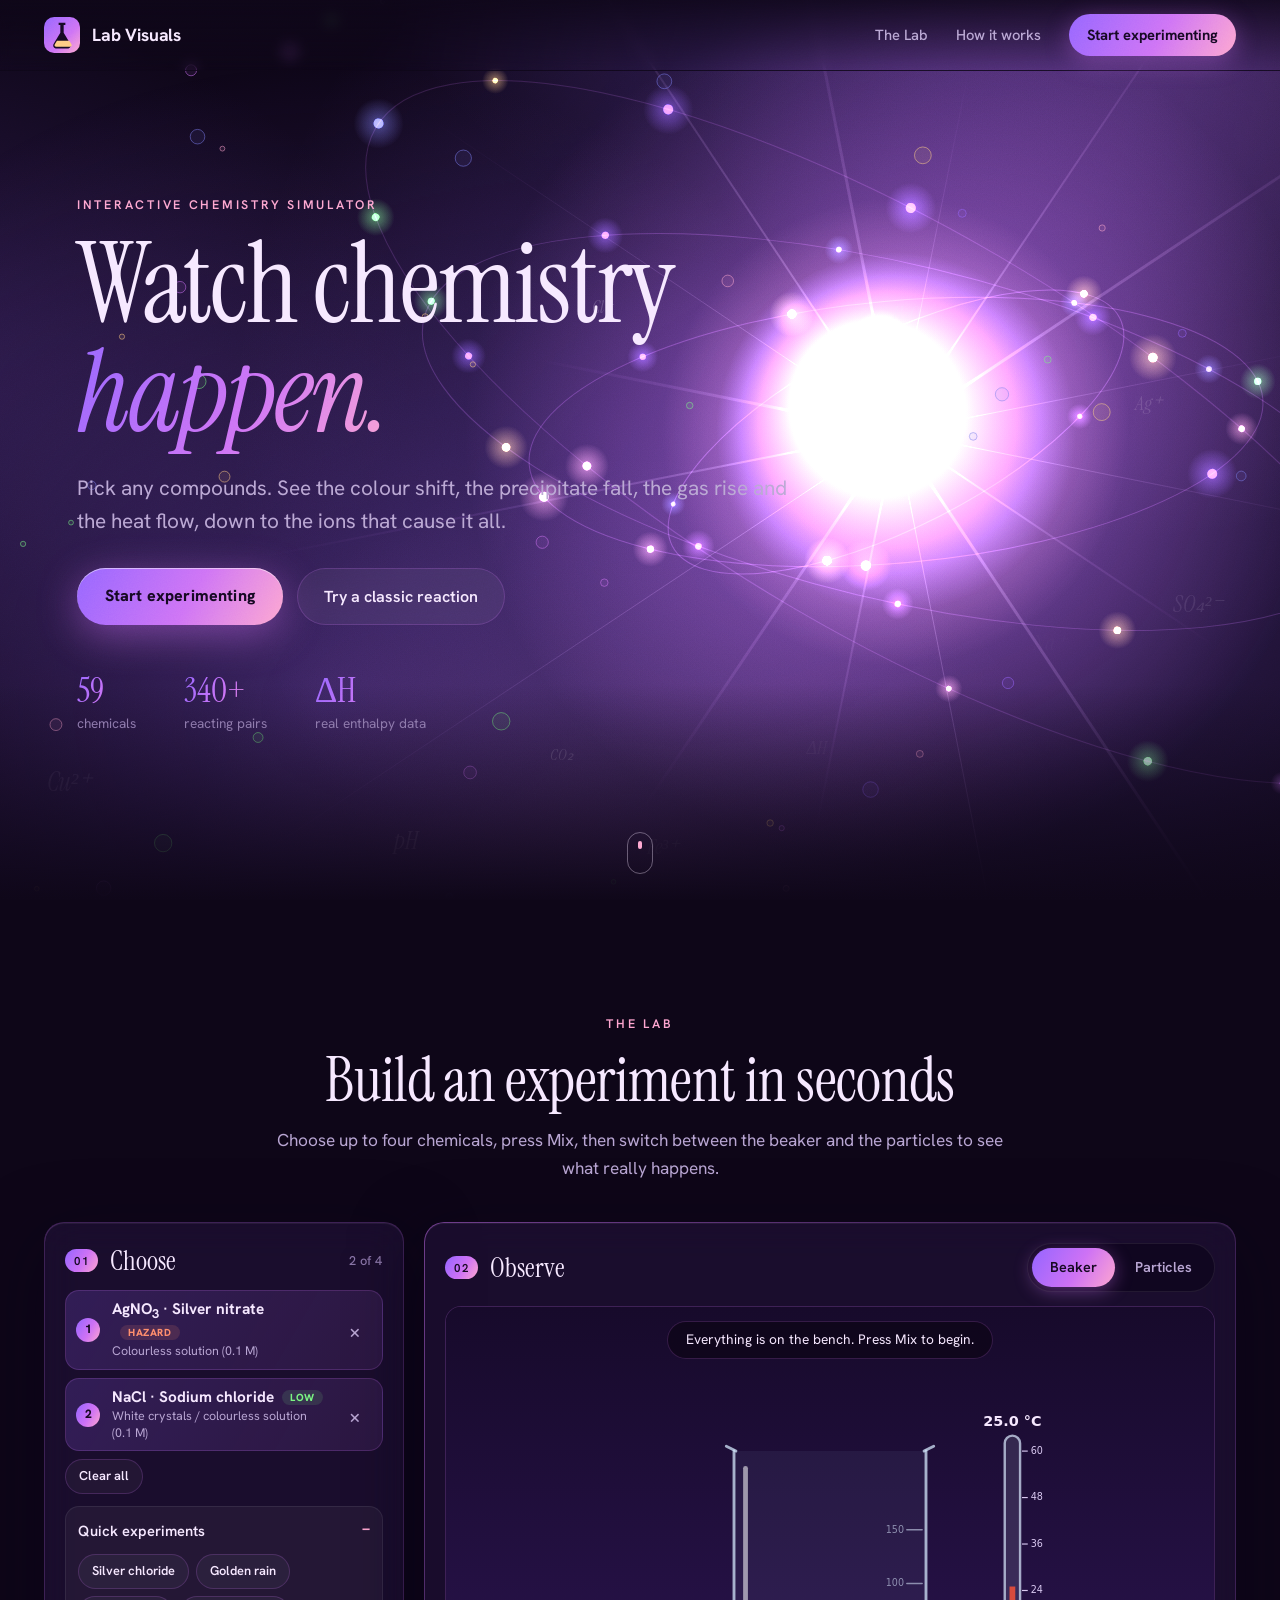
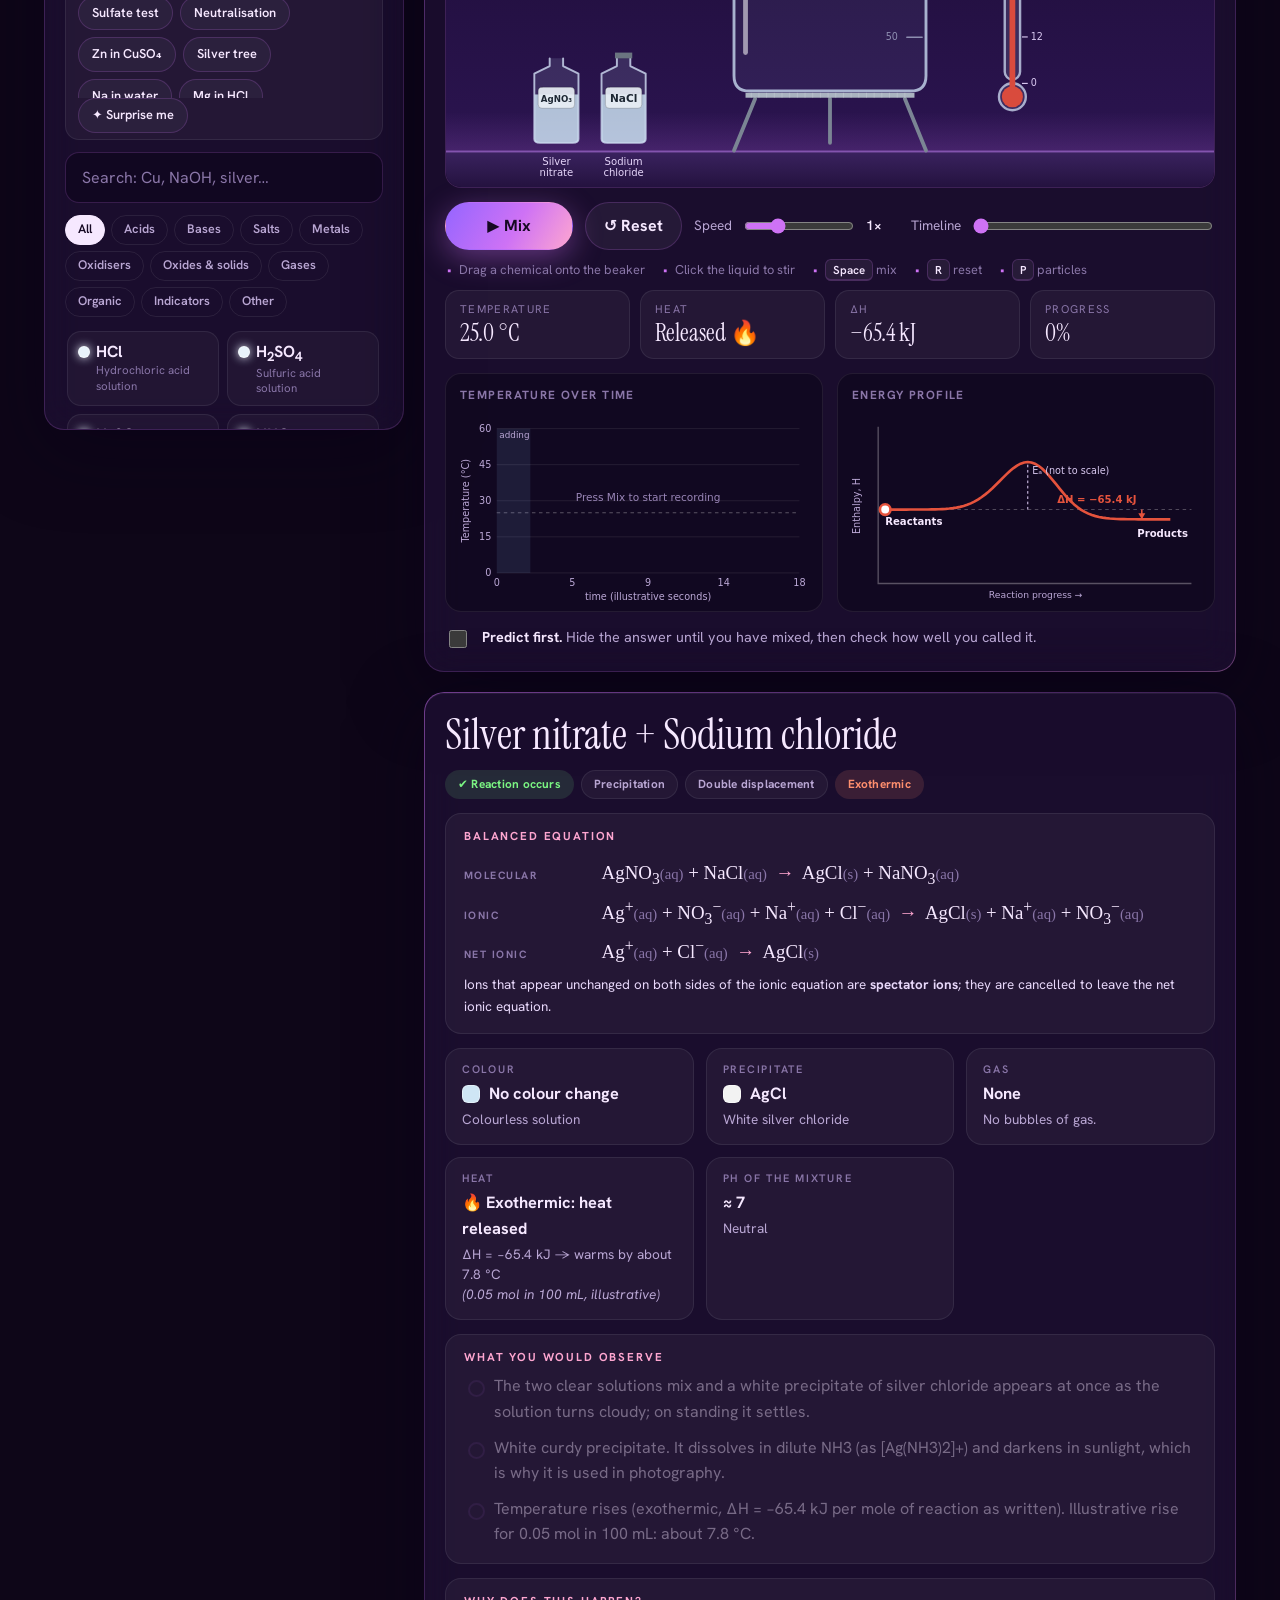
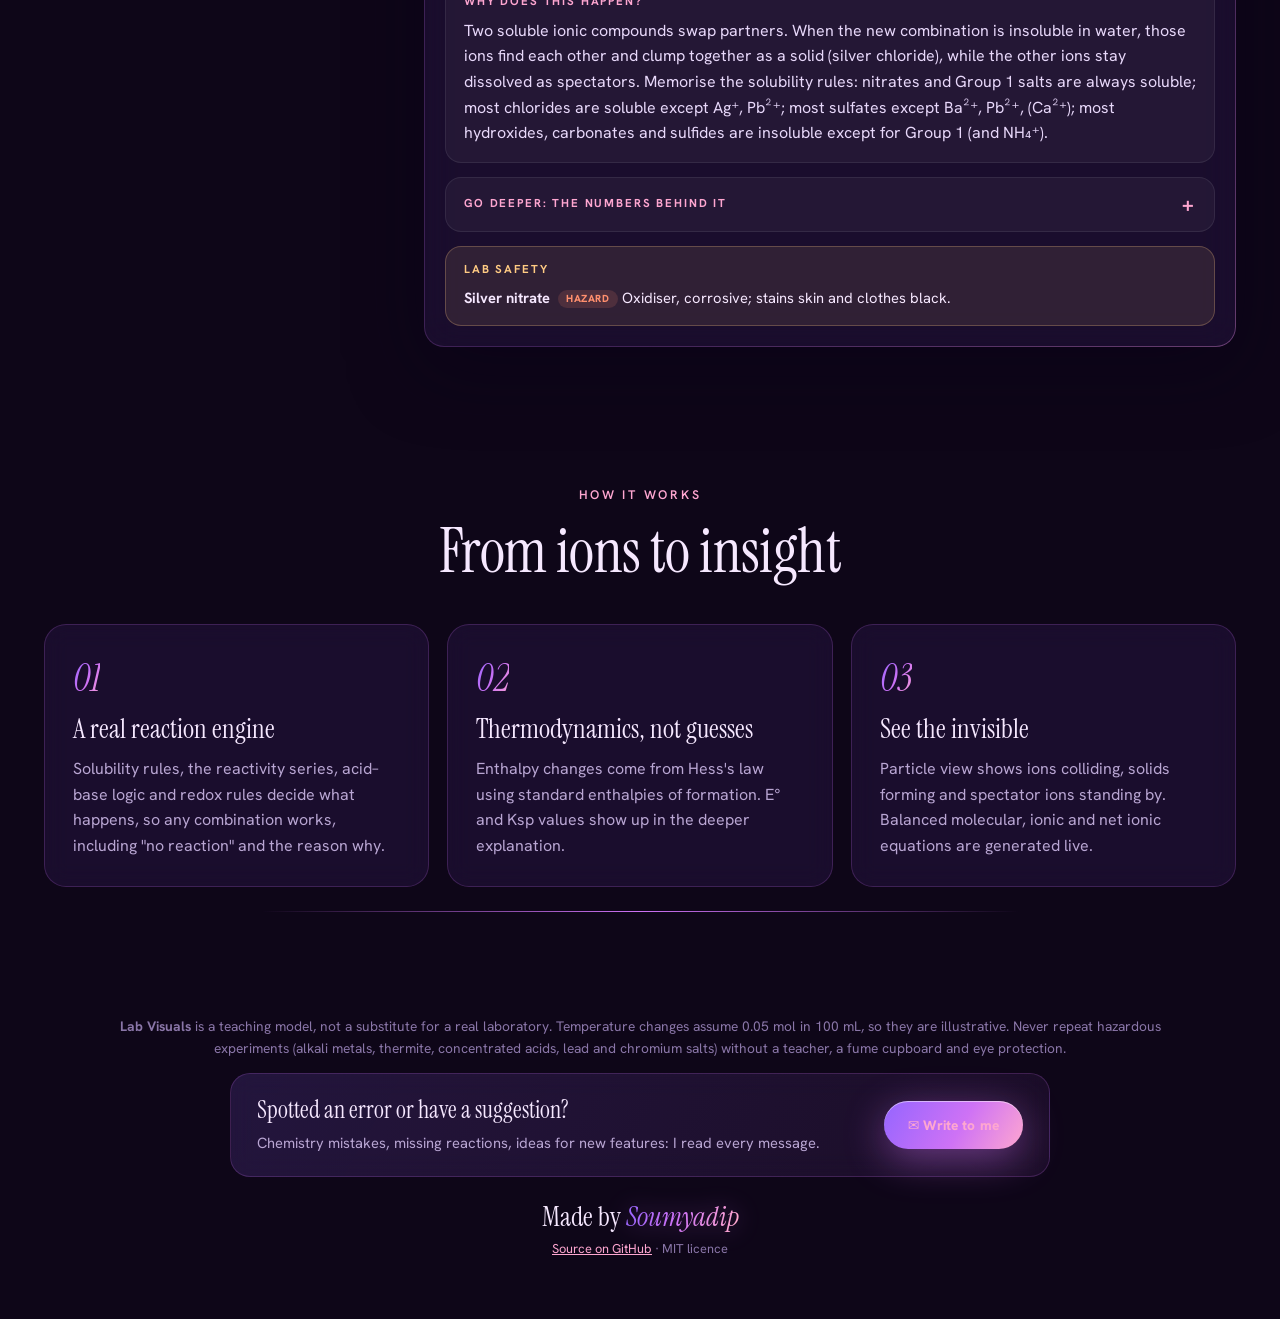
==== index.html @ 0872feae "Remove live-views stat, smaller credit, add contact box Contact box opens an email to the site owner" ====
<!doctype html>
<html lang="en">
<head>
  <meta charset="utf-8">
  <meta name="viewport" content="width=device-width, initial-scale=1">
  <title>Lab Visuals · Watch chemistry happen</title>
  <meta name="description" content="Mix any compounds and watch the colour, the heat, the gas and the particles. A premium interactive chemistry simulator with balanced equations and real thermodynamic data.">
  <meta name="theme-color" content="#160923">
  <link rel="icon" href="data:image/svg+xml,%3Csvg xmlns='http://www.w3.org/2000/svg' viewBox='0 0 64 64'%3E%3Crect width='64' height='64' rx='16' fill='%23160923'/%3E%3Cpath d='M26 10h12v4h-3v14l12 20c2 4-1 8-5 8H22c-4 0-7-4-5-8l12-20V14h-3z' fill='%23ce72f5'/%3E%3Cpath d='M23 42h22l4 7c1 2-.5 4-2.5 4h-25c-2 0-3.500-2-2.500-4z' fill='%23fea6d0'/%3E%3C/svg%3E">
  <link rel="preconnect" href="https://fonts.googleapis.com">
  <link rel="preconnect" href="https://fonts.gstatic.com" crossorigin>
  <link href="https://fonts.googleapis.com/css2?family=Hanken+Grotesk:wght@400;500;600;700;800&family=Instrument+Serif:ital@0;1&display=swap" rel="stylesheet">
  <link rel="stylesheet" href="css/style.css">
</head>
<body>
  <div id="progress" aria-hidden="true"></div>
  <div id="cursorGlow" aria-hidden="true"></div>
  <div id="loader" aria-hidden="true">
    <div class="ld-rays"></div>
    <div class="ld-core"></div>
    <div class="ld-text">Lab Visuals</div>
  </div>
  <a class="skip" href="#lab">Skip to the lab</a>

  <header class="top">
    <a class="brand" href="#top" aria-label="Lab Visuals home">
      <svg class="logo" viewBox="0 0 64 64" aria-hidden="true"><defs><linearGradient id="lg" x1="0" y1="0" x2="1" y2="1"><stop offset="0" stop-color="#9565ff"/><stop offset=".6" stop-color="#ce72f5"/><stop offset="1" stop-color="#fea6d0"/></linearGradient></defs><rect width="64" height="64" rx="18" fill="url(#lg)"/><path d="M26 10h12v4h-3v14l12 20c2 4-1 8-5 8H22c-4 0-7-4-5-8l12-20V14h-3z" fill="#160923"/><path d="M23 42h22l4 7c1 2-.5 4-2.5 4h-25c-2 0-3.500-2-2.500-4z" fill="#ffcb83"/></svg>
      <span>Lab Visuals</span>
    </a>
    <nav class="nav" aria-label="Sections">
      <a href="#lab">The Lab</a>
      <a href="#how">How it works</a>
      <a class="pill" href="#lab" id="navCta">Start experimenting</a>
    </nav>
  </header>

  <main id="top">
    <!-- ================= HERO ================= -->
    <section class="hero" aria-labelledby="heroH">
      <canvas id="heroCanvas" aria-hidden="true"></canvas>
      <div class="hero-inner">
        <p class="eyebrow reveal">Interactive chemistry simulator</p>
        <h1 id="heroH" class="reveal">Watch chemistry <em>happen.</em></h1>
        <p class="lead reveal">Pick any compounds. See the colour shift, the precipitate fall, the gas rise and the heat flow, down to the ions that cause it all.</p>
        <div class="cta reveal">
          <a class="btn-glow" href="#lab" id="heroStart">Start experimenting</a>
          <button type="button" class="btn-ghost" id="heroRandom">Try a classic reaction</button>
        </div>
        <ul class="stats reveal" aria-label="What is inside">
          <li><b data-count="59">59</b><span>chemicals</span></li>
          <li><b data-count="340" data-suffix="+">340+</b><span>reacting pairs</span></li>
          <li><b>ΔH</b><span>real enthalpy data</span></li>
        </ul>
      </div>
      <a class="scroll-cue" href="#lab" aria-label="Scroll to the lab"><span></span></a>
    </section>

    <!-- ================= LAB ================= -->
    <section class="lab" id="lab">
      <div class="section-head reveal">
        <p class="eyebrow">The lab</p>
        <h2>Build an experiment in seconds</h2>
        <p class="sub">Choose up to four chemicals, press Mix, then switch between the beaker and the particles to see what really happens.</p>
      </div>

      <div class="layout">
        <section class="panel picker reveal" aria-labelledby="pickH">
          <h3 id="pickH"><span class="step">01</span> Choose <small id="selCount">0 of 4</small></h3>
          <div class="tray" id="tray" aria-live="polite"></div>

          <details class="quick" open>
            <summary>Quick experiments</summary>
            <div class="presets" id="presets"></div>
            <button type="button" class="ghost" id="surpriseBtn">✦ Surprise me</button>
          </details>

          <label class="search"><span class="sr">Search chemicals</span>
            <input type="search" id="search" placeholder="Search: Cu, NaOH, silver…" autocomplete="off">
          </label>
          <div class="chips" id="groupChips" role="group" aria-label="Filter by type"></div>
          <div class="chem-grid" id="chemGrid"></div>
          <p class="fine">Acids, bases and salts are about 0.1&nbsp;M solutions unless marked solid or concentrated.</p>
        </section>

        <div class="main-col">
          <section class="panel stage reveal" id="stage" aria-labelledby="stageH">
            <div class="stage-head">
              <h3 id="stageH"><span class="step">02</span> Observe</h3>
              <div class="seg" role="group" aria-label="Choose view">
                <button type="button" data-view="beaker" aria-pressed="true">Beaker</button>
                <button type="button" data-view="micro" aria-pressed="false">Particles</button>
              </div>
            </div>
            <div class="canvas-wrap">
              <canvas id="beaker" role="img" aria-label="Animated chemistry bench showing the reaction"></canvas>
              <div class="stage-msg" id="stageMsg"></div>
            </div>
            <div class="controls">
              <button type="button" class="primary" id="mixBtn">▶ Mix</button>
              <button type="button" id="resetBtn">↺ Reset</button>
              <label class="range"><span>Speed</span><input type="range" id="speed" min="0.25" max="3" step="0.25" value="1"><output id="speedOut">1×</output></label>
              <label class="range grow"><span>Timeline</span><input type="range" id="scrub" min="0" max="1000" value="0" aria-label="Scrub through the reaction"></label>
            </div>
            <p class="hint"><span>Drag a chemical onto the beaker</span><span>Click the liquid to stir</span><span><kbd>Space</kbd> mix</span><span><kbd>R</kbd> reset</span><span><kbd>P</kbd> particles</span></p>
            <div class="readouts">
              <div class="rd"><span>Temperature</span><b id="rdTemp">25.0 °C</b></div>
              <div class="rd"><span>Heat</span><b id="rdHeat">–</b></div>
              <div class="rd"><span>ΔH</span><b id="rdDH">–</b></div>
              <div class="rd"><span>Progress</span><b id="rdProg">0%</b></div>
            </div>
            <div class="charts">
              <figure><figcaption>Temperature over time</figcaption><div class="cv"><canvas id="temp" role="img" aria-label="Graph of temperature against time"></canvas></div></figure>
              <figure><figcaption>Energy profile</figcaption><div class="cv"><canvas id="energy" role="img" aria-label="Energy profile diagram"></canvas></div></figure>
            </div>
            <label class="toggle"><input type="checkbox" id="predictMode"> <span><b>Predict first.</b> Hide the answer until you have mixed, then check how well you called it.</span></label>
          </section>

          <section class="panel results reveal" id="results" aria-live="polite" aria-labelledby="resH">
            <h3 id="resH" class="sr">Results</h3>
            <div id="resBody"></div>
          </section>
        </div>
      </div>
    </section>

    <!-- ================= HOW ================= -->
    <section class="how" id="how">
      <div class="section-head reveal">
        <p class="eyebrow">How it works</p>
        <h2>From ions to insight</h2>
      </div>
      <div class="cards3">
        <article class="feat reveal"><span class="num">01</span><h4>A real reaction engine</h4><p>Solubility rules, the reactivity series, acid–base logic and redox rules decide what happens, so any combination works, including "no reaction" and the reason why.</p></article>
        <article class="feat reveal"><span class="num">02</span><h4>Thermodynamics, not guesses</h4><p>Enthalpy changes come from Hess's law using standard enthalpies of formation. E° and Ksp values show up in the deeper explanation.</p></article>
        <article class="feat reveal"><span class="num">03</span><h4>See the invisible</h4><p>Particle view shows ions colliding, solids forming and spectator ions standing by. Balanced molecular, ionic and net ionic equations are generated live.</p></article>
      </div>
    </section>
  </main>

  <footer class="foot">
    <p><b>Lab Visuals</b> is a teaching model, not a substitute for a real laboratory. Temperature changes assume 0.05&nbsp;mol in 100&nbsp;mL, so they are illustrative. Never repeat hazardous experiments (alkali metals, thermite, concentrated acids, lead and chromium salts) without a teacher, a fume cupboard and eye protection.</p>
    <aside class="contact" aria-labelledby="contactH">
      <div>
        <h4 id="contactH">Spotted an error or have a suggestion?</h4>
        <p>Chemistry mistakes, missing reactions, ideas for new features: I read every message.</p>
      </div>
      <a class="btn-glow" id="mailBtn" href="mailto:soumyadipbank1@gmail.com?subject=Lab%20Visuals%20feedback&amp;body=Hi%20Soumyadip%2C%0A%0A%28Describe%20the%20error%20or%20suggestion.%20If%20it%20is%20about%20a%20reaction%2C%20mention%20which%20chemicals%20you%20mixed.%29%0A">✉ Write to me</a>
    </aside>
    <p class="credit">Made by <strong>Soumyadip</strong></p>
    <p class="small"><a href="https://github.com/soumyadipbank/Lab-Visuals-Simulations">Source on GitHub</a> · MIT licence</p>
  </footer>

  <script src="js/data.js"></script>
  <script src="js/engine.js"></script>
  <script src="js/curated.js"></script>
  <script src="js/sim.js"></script>
  <script src="js/app.js"></script>
  <script src="js/hero.js"></script>
  <script src="js/fx.js"></script>
</body>
</html>
---- css/style.css ----
:root {
  --bg: #0e0618;
  --bg2: #160923;
  --panel: rgba(34, 18, 58, .62);
  --panel-solid: #1e0f35;
  --panel-2: rgba(255, 255, 255, .045);
  --ink: #f6e8ff;
  --muted: #b9a6d3;
  --faint: #8a76a8;
  --line: rgba(206, 114, 245, .2);
  --line-soft: rgba(255, 255, 255, .08);
  --violet: #9565ff;
  --magenta: #ce72f5;
  --pink: #fea6d0;
  --amber: #ffcb83;
  --mint: #7bf583;
  --accent: var(--magenta);
  --grad: linear-gradient(120deg, #9565ff 0%, #ce72f5 55%, #fea6d0 100%);
  --exo: #ff8f6e; --exo-soft: rgba(255, 143, 110, .14);
  --endo: #7ab8ff; --endo-soft: rgba(122, 184, 255, .14);
  --ok: #7bf583; --ok-soft: rgba(123, 245, 131, .12);
  --warn: #ffcb83; --warn-soft: rgba(255, 203, 131, .1);
  --bad: #ff7a9a; --bad-soft: rgba(255, 122, 154, .12);
  --radius: 20px;
  --serif: "Instrument Serif", "Iowan Old Style", Georgia, serif;
  --sans: "Hanken Grotesk", system-ui, -apple-system, "Segoe UI", Roboto, sans-serif;
  color-scheme: dark;
}
* { box-sizing: border-box; }
html { scroll-behavior: smooth; -webkit-text-size-adjust: 100%; }
body {
  margin: 0; color: var(--ink); font: 16px/1.6 var(--sans); background: var(--bg);
  background-image: radial-gradient(1200px 700px at 85% -10%, rgba(149, 101, 255, .22), transparent 60%), radial-gradient(900px 600px at -10% 40%, rgba(93, 59, 155, .35), transparent 60%);
  background-attachment: fixed; overflow-x: hidden;
}
/* film grain */
body::after {
  content: ""; position: fixed; inset: 0; pointer-events: none; z-index: 90; opacity: .09; mix-blend-mode: overlay;
  background-image: url("data:image/svg+xml;utf8,<svg xmlns='http://www.w3.org/2000/svg' width='220' height='220'><filter id='n'><feTurbulence type='fractalNoise' baseFrequency='.85' numOctaves='2' stitchTiles='stitch'/><feColorMatrix values='0 0 0 0 1  0 0 0 0 1  0 0 0 0 1  0 0 0 .9 0'/></filter><rect width='100%' height='100%' filter='url(%23n)'/></svg>");
}
h1, h2, h3, h4 { margin: 0; line-height: 1.12; font-weight: 600; }
button, input { font: inherit; color: inherit; }
button { cursor: pointer; }
a { color: var(--pink); }
:focus-visible { outline: 2px solid var(--pink); outline-offset: 3px; border-radius: 8px; }
.sr { position: absolute; width: 1px; height: 1px; overflow: hidden; clip: rect(0 0 0 0); white-space: nowrap; }
.skip { position: absolute; left: -999px; top: 8px; background: var(--magenta); color: #160923; padding: 8px 14px; border-radius: 10px; z-index: 200; font-weight: 700; }
.skip:focus { left: 8px; }
::selection { background: rgba(206, 114, 245, .45); }
::-webkit-scrollbar { width: 10px; height: 10px; } ::-webkit-scrollbar-thumb { background: rgba(206, 114, 245, .3); border-radius: 10px; } ::-webkit-scrollbar-track { background: transparent; }

/* ---------- loader ---------- */
#loader { position: fixed; inset: 0; z-index: 300; display: grid; place-items: center; background: #0e0618; transition: opacity .8s ease, visibility .8s; }
#loader.done { opacity: 0; visibility: hidden; }
.ld-rays { position: absolute; width: 520px; height: 520px; border-radius: 50%; background: conic-gradient(from 0deg, transparent, rgba(206, 114, 245, .5), transparent 30%, rgba(254, 166, 208, .4), transparent 60%, rgba(149, 101, 255, .5), transparent); filter: blur(26px); animation: spin 5s linear infinite; mask: radial-gradient(circle, transparent 18%, #000 40%, transparent 70%); -webkit-mask: radial-gradient(circle, transparent 18%, #000 40%, transparent 70%); }
.ld-core { width: 74px; height: 74px; border-radius: 50%; background: radial-gradient(circle at 35% 30%, #fff, #f6c8ff 40%, #9565ff 100%); box-shadow: 0 0 80px 20px rgba(206, 114, 245, .55); animation: pulse 1.6s ease-in-out infinite; }
.ld-text { position: absolute; bottom: 18vh; font: italic 400 1.7rem var(--serif); letter-spacing: .02em; color: var(--muted); }
@keyframes spin { to { transform: rotate(360deg); } }
@keyframes pulse { 50% { transform: scale(1.18); box-shadow: 0 0 110px 34px rgba(254, 166, 208, .5); } }

/* ---------- header ---------- */
.top { position: fixed; top: 0; left: 0; right: 0; z-index: 60; display: flex; align-items: center; justify-content: space-between; padding: 14px clamp(16px, 4vw, 44px); background: linear-gradient(180deg, rgba(14, 6, 24, .85), rgba(14, 6, 24, 0)); backdrop-filter: blur(6px); }
.brand { display: flex; align-items: center; gap: 12px; text-decoration: none; color: var(--ink); font-weight: 700; letter-spacing: -.01em; font-size: 1.1rem; }
.logo { width: 36px; height: 36px; }
.nav { display: flex; align-items: center; gap: clamp(10px, 2.4vw, 28px); }
.nav a { color: var(--muted); text-decoration: none; font-size: .92rem; font-weight: 500; transition: color .2s; }
.nav a:hover { color: var(--ink); }
.nav a.pill { color: #160923; background: var(--grad); padding: 9px 18px; border-radius: 999px; font-weight: 700; box-shadow: 0 6px 24px rgba(206, 114, 245, .35); }
.nav a.pill:hover { color: #160923; filter: brightness(1.08); }

/* ---------- hero ---------- */
.hero { position: relative; min-height: 100svh; display: grid; align-items: center; overflow: hidden; isolation: isolate; }
#heroCanvas { position: absolute; inset: 0; width: 100%; height: 100%; z-index: -1; }
.hero::after { content: ""; position: absolute; inset: auto 0 0 0; height: 24vh; background: linear-gradient(180deg, transparent, var(--bg)); z-index: -1; pointer-events: none; }
.hero-inner { padding: 120px clamp(20px, 6vw, 96px) 90px; max-width: 880px; }
.eyebrow { margin: 0 0 14px; font-size: .78rem; text-transform: uppercase; letter-spacing: .22em; color: var(--pink); font-weight: 600; }
.hero h1 { font: 400 clamp(3rem, 9vw, 7rem)/.98 var(--serif); letter-spacing: -.02em; }
.hero h1 em { font-style: italic; background: var(--grad); -webkit-background-clip: text; background-clip: text; color: transparent; padding-right: .08em; }
.lead { font-size: clamp(1.05rem, 2vw, 1.3rem); color: var(--muted); max-width: 40em; margin: 22px 0 30px; }
.cta { display: flex; flex-wrap: wrap; gap: 14px; }
.btn-glow { display: inline-block; text-decoration: none; color: #160923; font-weight: 700; padding: 15px 28px; border-radius: 999px; background: var(--grad); box-shadow: 0 10px 40px rgba(206, 114, 245, .45), inset 0 1px 0 rgba(255, 255, 255, .5); transition: transform .2s, box-shadow .2s; }
.btn-glow:hover { transform: translateY(-2px); box-shadow: 0 16px 54px rgba(206, 114, 245, .6), inset 0 1px 0 rgba(255, 255, 255, .5); color: #160923; }
.btn-ghost { background: rgba(255, 255, 255, .05); border: 1px solid var(--line); color: var(--ink); padding: 15px 26px; border-radius: 999px; font-weight: 600; backdrop-filter: blur(8px); transition: background .2s, border-color .2s; }
.btn-ghost:hover { background: rgba(206, 114, 245, .16); border-color: var(--magenta); }
.stats { list-style: none; display: flex; flex-wrap: wrap; gap: clamp(18px, 4vw, 48px); padding: 0; margin: 48px 0 0; }
.stats li { display: grid; }
.stats b { font: 400 2.2rem/1 var(--serif); background: var(--grad); -webkit-background-clip: text; background-clip: text; color: transparent; }
.stats span { color: var(--faint); font-size: .85rem; margin-top: 4px; }
.scroll-cue { position: absolute; left: 50%; bottom: 26px; width: 26px; height: 42px; border: 1.5px solid rgba(246, 232, 255, .35); border-radius: 14px; transform: translateX(-50%); }
.scroll-cue span { position: absolute; left: 50%; top: 8px; width: 4px; height: 8px; margin-left: -2px; border-radius: 4px; background: var(--pink); animation: cue 1.8s ease-in-out infinite; }
@keyframes cue { 0% { opacity: 0; transform: translateY(0); } 30% { opacity: 1; } 100% { opacity: 0; transform: translateY(14px); } }

/* ---------- reveal ---------- */
.reveal { opacity: 0; transform: translateY(26px); transition: opacity .9s cubic-bezier(.2, .7, .2, 1) var(--d, 0ms), transform .9s cubic-bezier(.2, .7, .2, 1) var(--d, 0ms); }
.reveal.in { opacity: 1; transform: none; }
.hero .reveal { transition-delay: calc(var(--d, 0ms) + .5s); }
body:not(.ready) .hero .reveal { opacity: 0; }

/* ---------- sections ---------- */
.lab, .how { padding: clamp(60px, 9vw, 120px) clamp(14px, 4vw, 44px) 24px; max-width: 1400px; margin: 0 auto; }
.section-head { max-width: 760px; margin: 0 auto 40px; text-align: center; }
.section-head h2 { font: 400 clamp(2.2rem, 5vw, 3.8rem)/1.05 var(--serif); letter-spacing: -.01em; }
.sub { color: var(--muted); font-size: 1.08rem; margin: 14px 0 0; }
.layout { display: grid; grid-template-columns: minmax(290px, 360px) minmax(0, 1fr); gap: 20px; align-items: start; }
.main-col { display: grid; gap: 20px; min-width: 0; }
.panel { background: var(--panel); border: 1px solid var(--line); border-radius: var(--radius); padding: 20px; min-width: 0; backdrop-filter: blur(18px); box-shadow: 0 20px 70px rgba(10, 2, 24, .55), inset 0 1px 0 rgba(255, 255, 255, .06); position: relative; }
.panel::before { content: ""; position: absolute; inset: -1px; border-radius: inherit; padding: 1px; background: linear-gradient(140deg, rgba(206, 114, 245, .5), transparent 35%, transparent 70%, rgba(254, 166, 208, .3)); -webkit-mask: linear-gradient(#000 0 0) content-box, linear-gradient(#000 0 0); -webkit-mask-composite: xor; mask-composite: exclude; pointer-events: none; opacity: .7; }
.picker { position: sticky; top: 76px; max-height: calc(100vh - 92px); display: flex; flex-direction: column; gap: 12px; overflow: auto; }
.picker > * { flex: none; }
.picker > .chem-grid { max-height: 340px; }
.panel h3 { font: 400 1.7rem var(--serif); display: flex; align-items: center; gap: 12px; }
.panel h3 small { margin-left: auto; font: 500 .8rem var(--sans); color: var(--faint); letter-spacing: .04em; }
.step { font: 600 .72rem var(--sans); letter-spacing: .14em; color: #160923; background: var(--grad); padding: 4px 9px; border-radius: 999px; }
.fine { color: var(--faint); font-size: .8rem; margin: 0; }

/* ---------- picker ---------- */
.tray { display: grid; gap: 8px; }
.tray-empty { border: 1.5px dashed var(--line); border-radius: 14px; padding: 12px 14px; color: var(--muted); font-size: .92rem; }
.tray-item { display: grid; grid-template-columns: 26px 1fr auto; gap: 10px; align-items: center; padding: 9px 10px; border-radius: 14px; background: linear-gradient(120deg, rgba(149, 101, 255, .2), rgba(206, 114, 245, .1)); border: 1px solid var(--line); animation: pop .35s cubic-bezier(.2, .8, .3, 1.3); }
@keyframes pop { from { transform: scale(.94); opacity: 0; } }
.tray-item .n { width: 24px; height: 24px; border-radius: 50%; background: var(--grad); color: #160923; display: grid; place-items: center; font-size: .76rem; font-weight: 800; }
.tray-item .t b { display: block; font-size: .96rem; line-height: 1.3; }
.tray-item .t > span { display: block; color: var(--muted); font-size: .78rem; line-height: 1.35; }
.tray-item .x { border: 0; background: transparent; font-size: 1.3rem; width: 34px; height: 34px; border-radius: 10px; color: var(--muted); }
.tray-item .x:hover { background: rgba(255, 255, 255, .1); color: var(--ink); }
.haz { display: inline-block; font-size: .64rem; font-weight: 800; padding: 1px 8px; border-radius: 999px; margin-left: 8px; vertical-align: 1px; letter-spacing: .06em; text-transform: uppercase; }
.haz-0 { background: var(--ok-soft); color: var(--ok); }
.haz-1 { background: var(--warn-soft); color: var(--warn); }
.haz-2 { background: var(--exo-soft); color: var(--exo); }
.haz-3 { background: #ff4d7a; color: #fff; }
.quick { border: 1px solid var(--line-soft); border-radius: 14px; padding: 6px 12px; background: var(--panel-2); }
.quick summary { cursor: pointer; font-weight: 600; font-size: .92rem; padding: 6px 0; list-style: none; display: flex; justify-content: space-between; }
.quick summary::after { content: "+"; color: var(--pink); font-size: 1.2rem; line-height: 1; }
.quick[open] summary::after { content: "–"; }
.presets { display: flex; flex-wrap: wrap; gap: 7px; padding: 6px 0 10px; max-height: 150px; overflow: auto; }
.presets button, .ghost { border: 1px solid var(--line); background: rgba(255, 255, 255, .04); border-radius: 999px; padding: 6px 13px; font-size: .8rem; font-weight: 600; color: var(--ink); min-height: 34px; transition: all .2s; }
.presets button:hover, .ghost:hover { border-color: var(--magenta); background: rgba(206, 114, 245, .18); transform: translateY(-1px); }
.search input { width: 100%; padding: 12px 16px; border-radius: 14px; border: 1px solid var(--line); background: rgba(10, 3, 22, .5); color: var(--ink); }
.search input::placeholder { color: var(--faint); }
.search input:focus { outline: none; border-color: var(--magenta); box-shadow: 0 0 0 3px rgba(206, 114, 245, .2); }
.chips { display: flex; flex-wrap: wrap; gap: 6px; }
.chips button { border: 1px solid var(--line-soft); background: transparent; border-radius: 999px; padding: 4px 12px; font-size: .78rem; font-weight: 600; color: var(--muted); min-height: 30px; transition: all .2s; }
.chips button:hover { color: var(--ink); border-color: var(--line); }
.chips button[aria-pressed="true"] { background: var(--ink); color: #160923; border-color: var(--ink); }
.chem-grid { display: grid; grid-template-columns: repeat(auto-fill, minmax(112px, 1fr)); gap: 8px; overflow: auto; padding: 2px 4px 6px 2px; align-content: start; }
.chem { position: relative; text-align: left; border: 1px solid var(--line-soft); background: rgba(255, 255, 255, .035); border-radius: 14px; padding: 10px 10px 9px 28px; display: grid; min-height: 62px; transition: all .2s; }
.chem:hover { border-color: var(--magenta); background: rgba(206, 114, 245, .12); transform: translateY(-2px); }
.chem .dot { position: absolute; left: 10px; top: 14px; width: 12px; height: 12px; border-radius: 50%; box-shadow: 0 0 10px currentColor; border: 1px solid rgba(255, 255, 255, .5); }
.chem .dot.sq { border-radius: 3px; }
.chem b { font-size: 1rem; line-height: 1.2; }
.chem span { color: var(--faint); font-size: .72rem; line-height: 1.3; overflow: hidden; text-overflow: ellipsis; white-space: nowrap; }
.chem[aria-pressed="true"] { border-color: var(--magenta); background: linear-gradient(140deg, rgba(149, 101, 255, .3), rgba(206, 114, 245, .16)); box-shadow: 0 0 0 1px var(--magenta), 0 8px 30px rgba(206, 114, 245, .25); }
.chem[disabled] { opacity: .35; cursor: not-allowed; transform: none; }
.chem .ord { position: absolute; right: 7px; top: 7px; background: var(--grad); color: #160923; width: 19px; height: 19px; font-size: .7rem; font-weight: 800; font-style: normal; display: grid; place-items: center; border-radius: 50%; }
.chem-empty { grid-column: 1 / -1; color: var(--muted); padding: 14px 6px; }

/* ---------- stage ---------- */
.stage-head { display: flex; align-items: center; justify-content: space-between; gap: 10px; flex-wrap: wrap; margin-bottom: 14px; }
.seg { display: inline-flex; background: rgba(10, 3, 22, .55); border: 1px solid var(--line-soft); border-radius: 999px; padding: 4px; gap: 2px; }
.seg button { border: 0; background: transparent; padding: 8px 18px; border-radius: 999px; color: var(--muted); font-weight: 600; font-size: .9rem; min-height: 36px; transition: all .2s; }
.seg button[aria-pressed="true"] { background: var(--grad); color: #160923; box-shadow: 0 4px 18px rgba(206, 114, 245, .4); }
.canvas-wrap { position: relative; width: 100%; max-width: max(440px, calc((100vh - 310px) * 1.6)); margin-inline: auto; border-radius: 16px; overflow: hidden; border: 1px solid var(--line); background: #1a0d2e; line-height: 0; box-shadow: inset 0 0 60px rgba(10, 2, 24, .6); }
#beaker { width: 100%; display: block; aspect-ratio: 8 / 5; }
.stage-msg { position: absolute; left: 50%; top: 14px; transform: translateX(-50%); background: rgba(14, 6, 24, .8); border: 1px solid var(--line); color: var(--ink); padding: 8px 18px; border-radius: 999px; font-size: .86rem; line-height: 1.4; pointer-events: none; opacity: 0; transition: opacity .3s; max-width: 92%; text-align: center; backdrop-filter: blur(8px); }
.stage-msg.show { opacity: 1; }
.controls { display: flex; gap: 12px; align-items: center; flex-wrap: wrap; margin: 14px 0 10px; }
.controls button { border: 1px solid var(--line); background: rgba(255, 255, 255, .05); padding: 10px 18px; border-radius: 999px; font-weight: 700; min-height: 46px; transition: all .2s; }
.controls button:hover { border-color: var(--magenta); }
.controls button.primary { background: var(--grad); color: #160923; border-color: transparent; min-width: 128px; font-size: 1rem; box-shadow: 0 8px 30px rgba(206, 114, 245, .4); }
.controls button.primary:hover { filter: brightness(1.08); transform: translateY(-1px); }
.controls button:disabled { opacity: .45; cursor: not-allowed; }
.range { display: flex; align-items: center; gap: 10px; font-size: .85rem; color: var(--muted); }
.range.grow { flex: 1; min-width: 160px; }
.range input[type="range"] { accent-color: var(--magenta); width: 110px; }
.range.grow input { width: 100%; }
.range output { min-width: 2.4em; color: var(--ink); font-weight: 600; }
.readouts { display: grid; grid-template-columns: repeat(4, minmax(0, 1fr)); gap: 10px; margin: 8px 0 14px; }
.rd { background: var(--panel-2); border: 1px solid var(--line-soft); border-radius: 14px; padding: 10px 14px; min-width: 0; }
.rd span { display: block; color: var(--faint); font-size: .7rem; text-transform: uppercase; letter-spacing: .12em; }
.rd b { font: 400 1.5rem/1.2 var(--serif); display: block; overflow-wrap: anywhere; }
.rd b.hot { color: var(--exo); } .rd b.cold { color: var(--endo); }
.charts { display: grid; grid-template-columns: 1fr 1fr; gap: 14px; }
.charts figure { margin: 0; background: rgba(10, 3, 22, .45); border: 1px solid var(--line-soft); border-radius: 16px; padding: 10px 12px 6px; min-width: 0; }
.charts figcaption { font-size: .74rem; font-weight: 700; color: var(--faint); letter-spacing: .12em; text-transform: uppercase; padding: 2px 2px 6px; }
.cv { line-height: 0; } .cv canvas { width: 100%; display: block; }
.toggle { display: flex; gap: 12px; align-items: flex-start; margin-top: 14px; font-size: .9rem; color: var(--muted); }
.toggle input { margin-top: 4px; width: 18px; height: 18px; accent-color: var(--magenta); flex: none; }
.toggle b { color: var(--ink); }

/* ---------- results ---------- */
.res-head h3 { font: 400 clamp(1.8rem, 3.4vw, 2.6rem)/1.1 var(--serif); }
.tags { display: flex; flex-wrap: wrap; gap: 7px; margin: 12px 0 14px; }
.tag { font-size: .74rem; font-weight: 700; padding: 4px 12px; border-radius: 999px; background: var(--panel-2); border: 1px solid var(--line-soft); color: var(--muted); letter-spacing: .02em; }
.tag.exo { background: var(--exo-soft); color: var(--exo); border-color: transparent; }
.tag.endo { background: var(--endo-soft); color: var(--endo); border-color: transparent; }
.tag.ok { background: var(--ok-soft); color: var(--ok); border-color: transparent; }
.card { border: 1px solid var(--line-soft); border-radius: 16px; padding: 16px 18px; background: var(--panel-2); margin-top: 14px; }
.card h4 { margin: 0 0 10px; font-size: .72rem; text-transform: uppercase; letter-spacing: .16em; color: var(--pink); font-weight: 700; }
.card p { margin: 0 0 10px; color: #e8d8fa; } .card p:last-child { margin-bottom: 0; }
.eq { font-size: 1.18rem; line-height: 2.1; overflow-x: auto; padding-bottom: 2px; font-family: "Cambria Math", "STIX Two Math", Georgia, serif; }
.eq .row { white-space: nowrap; }
.eq .lbl { display: inline-block; min-width: 8.6rem; font: 700 .66rem var(--sans); text-transform: uppercase; letter-spacing: .14em; color: var(--faint); }
.eq .st { font-size: .78em; color: var(--faint); }
.eq .cond { font-size: .8em; color: var(--muted); }
.eq .arrow { color: var(--pink); font-weight: 700; padding: 0 .2em; }
.eq sub, .eq sup { line-height: 0; }
.eq-note { font-size: .84rem; color: var(--muted); margin-top: 8px; }
.facts { display: grid; grid-template-columns: repeat(auto-fit, minmax(220px, 1fr)); gap: 12px; margin-top: 14px; }
.fact { border: 1px solid var(--line-soft); border-radius: 16px; padding: 14px 16px; background: var(--panel-2); transition: border-color .2s, transform .2s; }
.fact:hover { border-color: var(--line); transform: translateY(-2px); }
.fact h4 { margin: 0 0 6px; font-size: .68rem; text-transform: uppercase; letter-spacing: .16em; color: var(--faint); }
.fact .v { font-weight: 700; font-size: 1.02rem; }
.fact .s { color: var(--muted); font-size: .85rem; line-height: 1.45; margin-top: 3px; }
.sw { display: inline-block; width: 18px; height: 18px; border-radius: 6px; border: 1px solid rgba(255, 255, 255, .4); vertical-align: -4px; margin-right: 5px; }
.sw-arrow { color: var(--faint); margin: 0 4px; }
.obs { list-style: none; padding: 0; margin: 0; display: grid; gap: 10px; }
.obs li { padding-left: 30px; position: relative; opacity: .4; transition: opacity .4s; }
.obs li::before { content: ""; position: absolute; left: 4px; top: 7px; width: 13px; height: 13px; border-radius: 50%; border: 2px solid var(--line); transition: all .4s; }
.obs li.seen { opacity: 1; }
.obs li.seen::before { background: var(--grad); border-color: transparent; box-shadow: 0 0 12px rgba(206, 114, 245, .7); }
details.deep summary { cursor: pointer; list-style: none; font-size: .72rem; text-transform: uppercase; letter-spacing: .16em; color: var(--pink); font-weight: 700; display: flex; justify-content: space-between; }
details.deep summary::after { content: "+"; font-size: 1.3rem; line-height: 1; }
details.deep[open] summary::after { content: "–"; }
details.deep[open] summary { margin-bottom: 12px; }
.hess { width: 100%; border-collapse: collapse; font-size: .9rem; margin: 6px 0 8px; }
.hess td, .hess th { padding: 5px 8px; border-bottom: 1px solid var(--line-soft); text-align: left; }
.hess th { color: var(--faint); font-size: .72rem; letter-spacing: .1em; text-transform: uppercase; }
.hess td:last-child, .hess th:last-child { text-align: right; font-variant-numeric: tabular-nums; }
.hess tr.sum td { font-weight: 700; border-bottom: 0; color: var(--pink); }
.safety { list-style: none; margin: 0; padding: 0; display: grid; gap: 8px; font-size: .92rem; }
.warn-card { background: var(--warn-soft); border-color: rgba(255, 203, 131, .25); }
.warn-card h4 { color: var(--amber); }
.hint-card { background: rgba(149, 101, 255, .14); border-color: var(--line); }
.hint-card button { border: 1px solid var(--magenta); background: rgba(10, 3, 22, .4); color: var(--pink); font-weight: 700; padding: 7px 14px; border-radius: 999px; margin: 4px 6px 0 0; }
.hint-card button:hover { background: rgba(206, 114, 245, .25); }
.excess { display: flex; flex-wrap: wrap; gap: 8px; margin-top: 4px; }
.excess button { border: 1px solid var(--line); background: rgba(255, 255, 255, .04); padding: 8px 14px; border-radius: 999px; font-size: .84rem; font-weight: 600; min-height: 38px; }
.excess button[aria-pressed="true"] { background: var(--grad); color: #160923; border-color: transparent; }
.predict-grid { display: grid; grid-template-columns: repeat(auto-fit, minmax(200px, 1fr)); gap: 10px; }
.predict-grid label { display: flex; gap: 10px; align-items: center; padding: 10px 14px; border: 1px solid var(--line-soft); border-radius: 14px; background: rgba(255, 255, 255, .04); min-height: 46px; }
.predict-grid input { width: 18px; height: 18px; accent-color: var(--magenta); }
.score { display: grid; gap: 8px; margin-top: 8px; }
.score div { padding: 10px 14px; border-radius: 12px; font-size: .92rem; }
.score .good { background: var(--ok-soft); color: var(--ok); }
.score .miss { background: var(--bad-soft); color: var(--bad); }
.empty { text-align: center; padding: 34px 10px; color: var(--muted); }
.empty big { display: block; font-size: 2.6rem; margin-bottom: 6px; }
.empty b { font: 400 1.7rem var(--serif); color: var(--ink); }
.btn { border: 0; background: var(--grad); color: #160923; font-weight: 700; padding: 11px 20px; border-radius: 999px; min-height: 46px; }
.partial { font-size: .9rem; }
.partial code { font-family: inherit; background: rgba(255, 255, 255, .08); padding: 1px 8px; border-radius: 8px; }

/* ---------- how it works ---------- */
.cards3 { display: grid; grid-template-columns: repeat(auto-fit, minmax(260px, 1fr)); gap: 18px; }
.feat { padding: 28px; border-radius: 22px; background: var(--panel); border: 1px solid var(--line); backdrop-filter: blur(12px); transition: transform .3s, border-color .3s; }
.feat:hover { transform: translateY(-4px); border-color: var(--magenta); }
.feat .num { font: italic 400 2.4rem var(--serif); background: var(--grad); -webkit-background-clip: text; background-clip: text; color: transparent; }
.feat h4 { font: 400 1.7rem var(--serif); margin: 8px 0 10px; }
.feat p { margin: 0; color: var(--muted); }
.foot { max-width: 1100px; margin: 0 auto; padding: 60px 20px 60px; color: var(--faint); font-size: .86rem; text-align: center; }
.foot a { color: var(--pink); }

/* ---------- responsive ---------- */
@media (max-width: 1000px) {
  .layout { grid-template-columns: 1fr; }
  .picker { position: static; max-height: none; }
  .chem-grid { max-height: 360px; }
}
@media (max-width: 640px) {
  .nav a:not(.pill) { display: none; }
  .charts { grid-template-columns: 1fr; }
  .readouts { grid-template-columns: repeat(2, 1fr); }
  .panel { padding: 14px; }
  .controls .range:not(.grow) { display: none; }
  .eq { font-size: 1rem; }
  .eq .lbl { display: block; min-width: 0; line-height: 1.2; margin-top: 4px; }
  .hero-inner { padding-top: 110px; }
  .scroll-cue { display: none; }
}
@media (prefers-reduced-motion: reduce) {
  html { scroll-behavior: auto; }
  * { animation-duration: .01ms !important; transition-duration: .01ms !important; }
  .reveal { opacity: 1; transform: none; }
}

@media (max-height: 800px) and (min-width: 1001px) {
  .canvas-wrap { max-width: max(420px, calc((100vh - 290px) * 1.6)); }
  .rd { padding: 7px 12px; } .rd b { font-size: 1.25rem; }
  .controls button { min-height: 40px; padding: 8px 16px; }
  .panel { padding: 16px; }
  .picker { top: 64px; max-height: calc(100vh - 78px); }
}

/* ================= v3: interaction and polish ================= */
#progress { position: fixed; top: 0; left: 0; right: 0; height: 3px; z-index: 120; transform-origin: 0 50%; transform: scaleX(0); background: var(--grad); box-shadow: 0 0 14px rgba(206, 114, 245, .8); }
#cursorGlow { position: fixed; left: -230px; top: -230px; width: 460px; height: 460px; border-radius: 50%; pointer-events: none; z-index: 85; opacity: 0; transition: opacity .4s; background: radial-gradient(circle, rgba(206, 114, 245, .2), rgba(149, 101, 255, .08) 45%, transparent 70%); mix-blend-mode: screen; will-change: transform; }
#cursorGlow.on { opacity: 1; }
@media (hover: none) { #cursorGlow { display: none; } }

.top { transition: background .3s, backdrop-filter .3s, border-color .3s; border-bottom: 1px solid transparent; }
body.scrolled .top { background: rgba(14, 6, 24, .72); backdrop-filter: blur(16px); border-bottom-color: var(--line-soft); }
.nav a:not(.pill) { position: relative; padding: 4px 0; }
.nav a:not(.pill)::after { content: ""; position: absolute; left: 0; right: 0; bottom: 0; height: 2px; border-radius: 2px; background: var(--grad); transform: scaleX(0); transform-origin: left; transition: transform .3s; }
.nav a:not(.pill):hover::after, .nav a.active::after { transform: scaleX(1); }
.nav a.active { color: var(--ink); }

.chem::after, .feat::after, .fact::after, .tray-item::after { content: ""; position: absolute; inset: 0; border-radius: inherit; pointer-events: none; opacity: 0; transition: opacity .25s; background: radial-gradient(200px circle at var(--mx, 50%) var(--my, 50%), rgba(206, 114, 245, .26), transparent 70%); }
.chem:hover::after, .feat:hover::after, .fact:hover::after, .tray-item:hover::after { opacity: 1; }
.feat, .fact, .tray-item { position: relative; }
.feat.tilting { transition: transform .12s ease-out, opacity .9s, border-color .3s; will-change: transform; }
.chem[draggable="true"] { cursor: grab; }
.chem[draggable="true"]:active { cursor: grabbing; }

.canvas-wrap { transition: box-shadow .25s, border-color .25s; }
.canvas-wrap.drop { border-color: var(--magenta); box-shadow: 0 0 0 2px var(--magenta), 0 0 70px rgba(206, 114, 245, .55); }
.canvas-wrap.drop::after { content: "Drop to add to the bench"; position: absolute; inset: 0; display: grid; place-items: center; font: italic 400 2rem var(--serif); color: #fff; background: rgba(40, 14, 70, .55); backdrop-filter: blur(3px); line-height: 1.2; text-align: center; pointer-events: none; }
.stage-msg.clickable { pointer-events: auto; cursor: pointer; background: var(--grad); color: #160923; font-weight: 700; border-color: transparent; box-shadow: 0 8px 30px rgba(206, 114, 245, .5); animation: bob 1.8s ease-in-out infinite; }
@keyframes bob { 50% { transform: translateX(-50%) translateY(4px); } }

.hint { display: flex; flex-wrap: wrap; gap: 6px 18px; margin: 4px 2px 10px; font-size: .8rem; color: var(--faint); }
.hint span::before { content: "•"; color: var(--magenta); margin-right: 7px; }
kbd { font: 600 .72rem var(--sans); padding: 2px 7px; border-radius: 6px; border: 1px solid var(--line); border-bottom-width: 2px; background: rgba(255, 255, 255, .06); color: var(--ink); }

.btn-glow, .btn-ghost, .nav a.pill, .controls button.primary, .btn { transition: transform .25s cubic-bezier(.2, .8, .3, 1), box-shadow .25s, filter .25s, background .2s, border-color .2s; }
.btn-glow { position: relative; overflow: hidden; }
.btn-glow::after { content: ""; position: absolute; top: 0; bottom: 0; width: 40%; left: -60%; background: linear-gradient(100deg, transparent, rgba(255, 255, 255, .28), transparent); transform: skewX(-20deg); animation: sheen 3.6s ease-in-out infinite; pointer-events: none; }
.btn-glow { font-weight: 800; letter-spacing: .01em; }
@keyframes sheen { 0%, 55% { left: -60%; } 100% { left: 140%; } }

.credit { margin: 30px auto 14px; font: 400 clamp(2.6rem, 8vw, 5.6rem)/1 var(--serif); letter-spacing: -.02em; color: var(--ink); }
.credit small { display: block; font: 600 .72rem var(--sans); letter-spacing: .32em; text-transform: uppercase; color: var(--faint); margin-bottom: 14px; }
.credit strong { font-weight: 400; font-style: italic; background: linear-gradient(110deg, #9565ff, #ce72f5, #fea6d0, #ffcb83, #ce72f5, #9565ff); background-size: 250% 100%; -webkit-background-clip: text; background-clip: text; color: transparent; animation: shimmer 7s linear infinite; filter: drop-shadow(0 0 22px rgba(206, 114, 245, .45)); }
@keyframes shimmer { to { background-position: -250% 0; } }
.foot { position: relative; padding-top: 90px; }
.foot::before { content: ""; position: absolute; left: 50%; top: 0; width: min(760px, 90%); height: 1px; transform: translateX(-50%); background: linear-gradient(90deg, transparent, var(--magenta), transparent); }

/* ================= v3.1: smaller credit, contact box ================= */
.credit { margin: 26px auto 8px; font-size: clamp(1.3rem, 3vw, 1.7rem); letter-spacing: 0; }
.credit strong { filter: drop-shadow(0 0 12px rgba(206, 114, 245, .4)); }
.foot .small { font-size: .8rem; margin: 0; }
.contact { display: flex; flex-wrap: wrap; align-items: center; justify-content: space-between; gap: 18px 28px; text-align: left; max-width: 820px; margin: 0 auto 10px; padding: 22px 26px; border-radius: 20px; border: 1px solid var(--line); background: linear-gradient(120deg, rgba(149, 101, 255, .16), rgba(206, 114, 245, .07)); backdrop-filter: blur(12px); }
.contact h4 { font: 400 1.5rem/1.2 var(--serif); color: var(--ink); margin: 0 0 6px; }
.contact p { margin: 0; color: var(--muted); font-size: .92rem; }
.contact .btn-glow { padding: 13px 24px; white-space: nowrap; }
@media (max-width: 640px) { .contact { padding: 18px; } .contact .btn-glow { width: 100%; text-align: center; } }
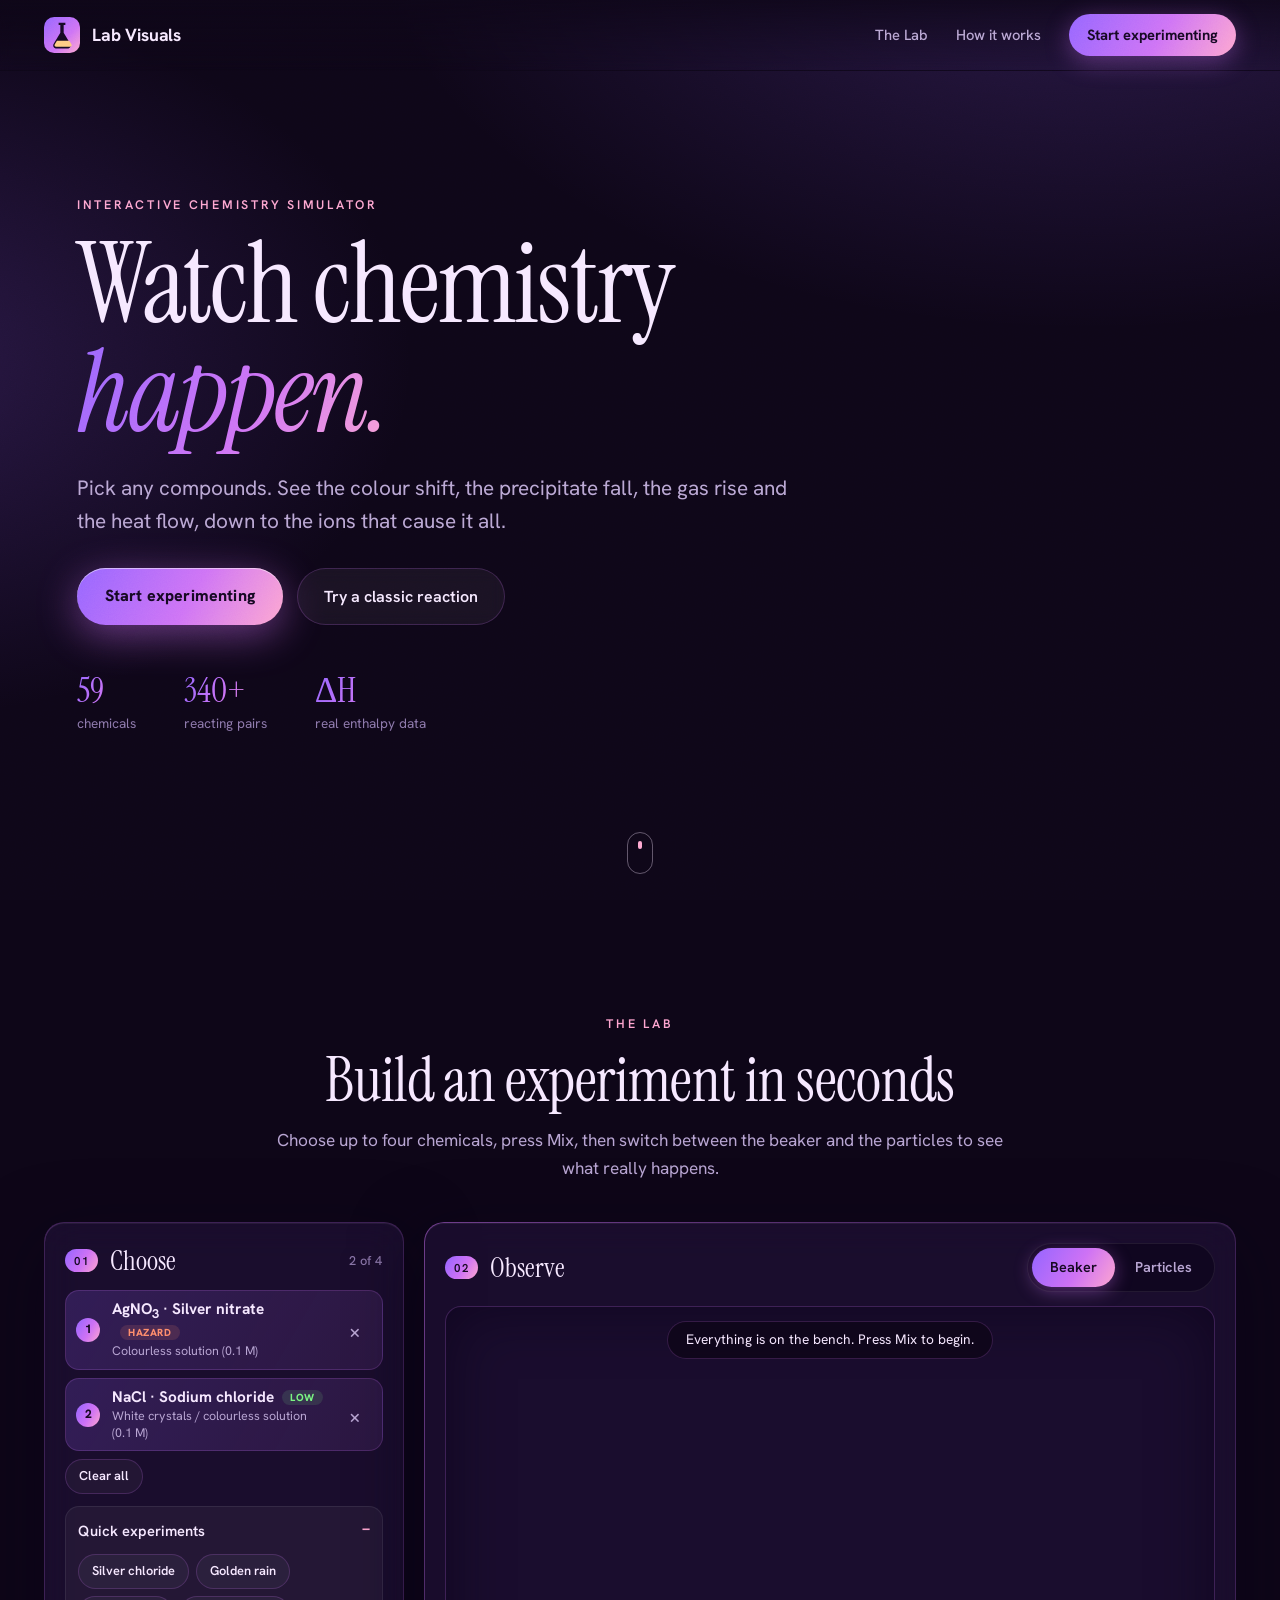
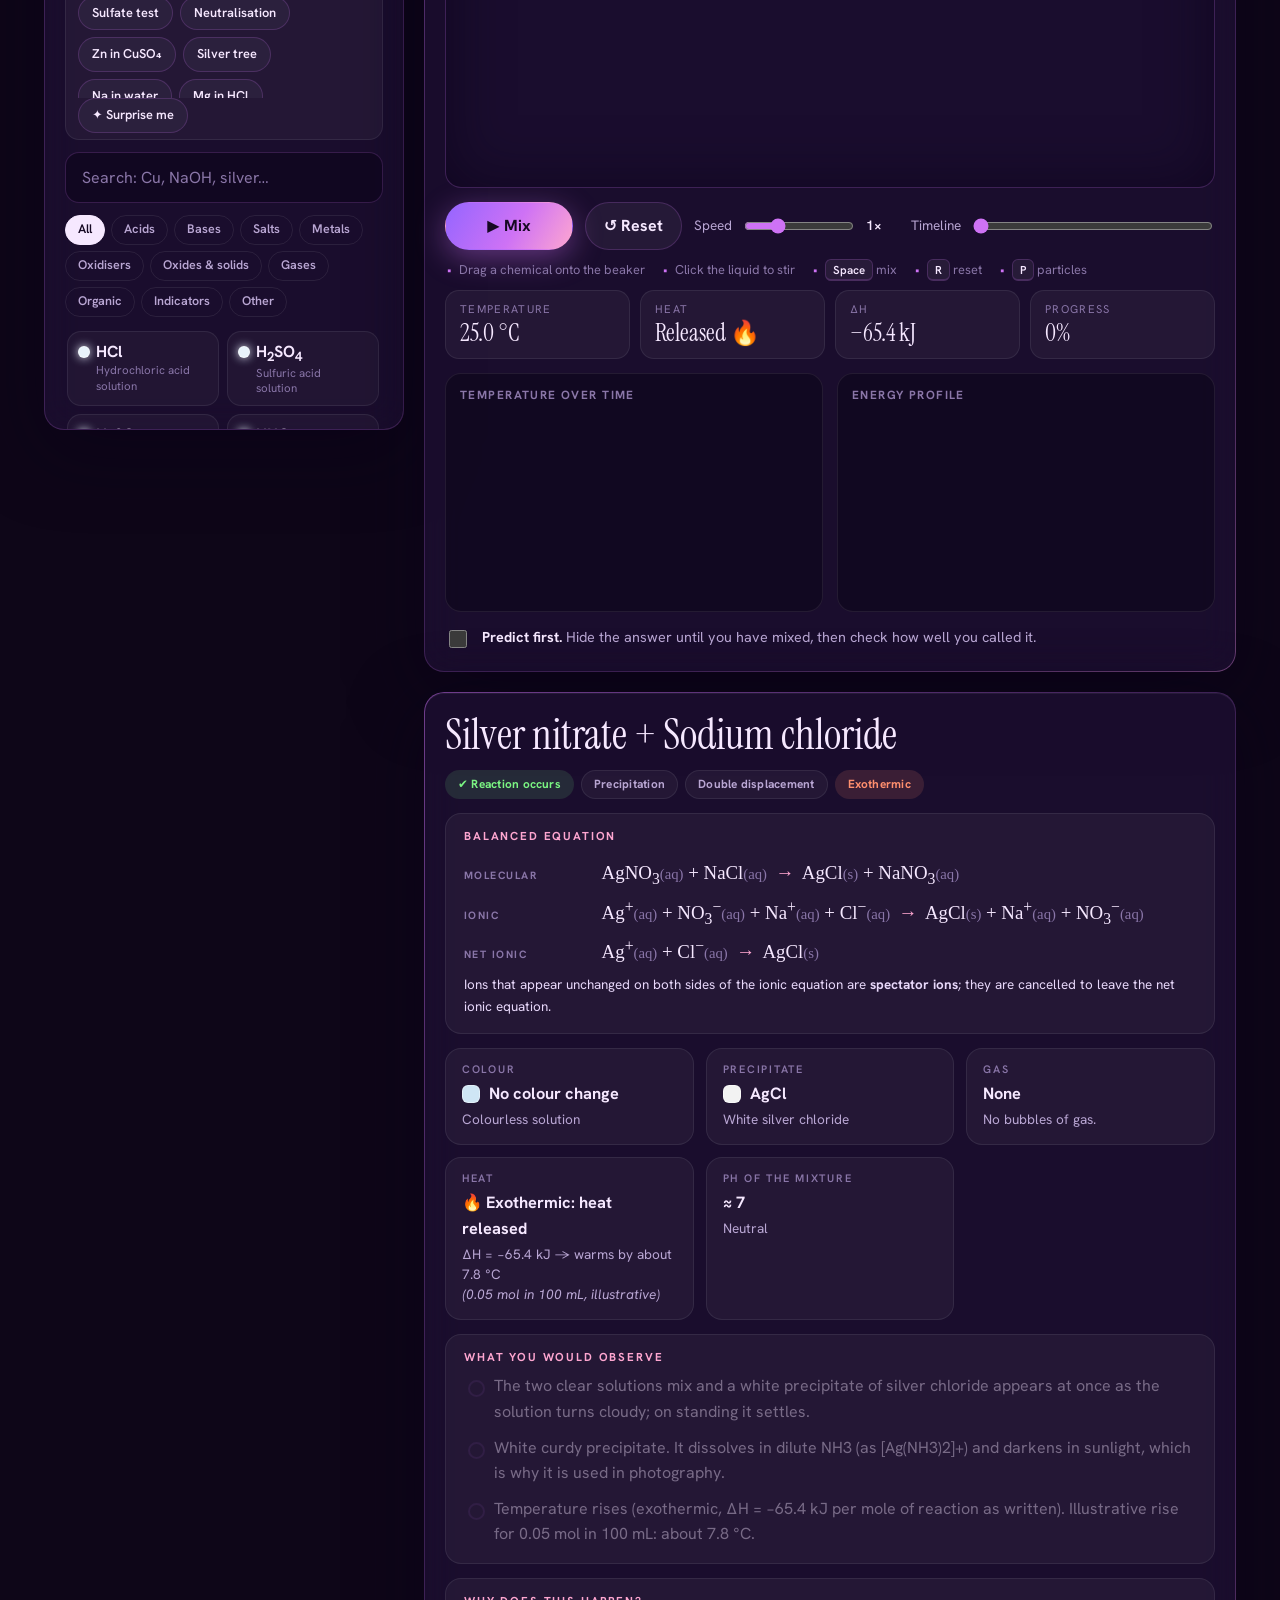
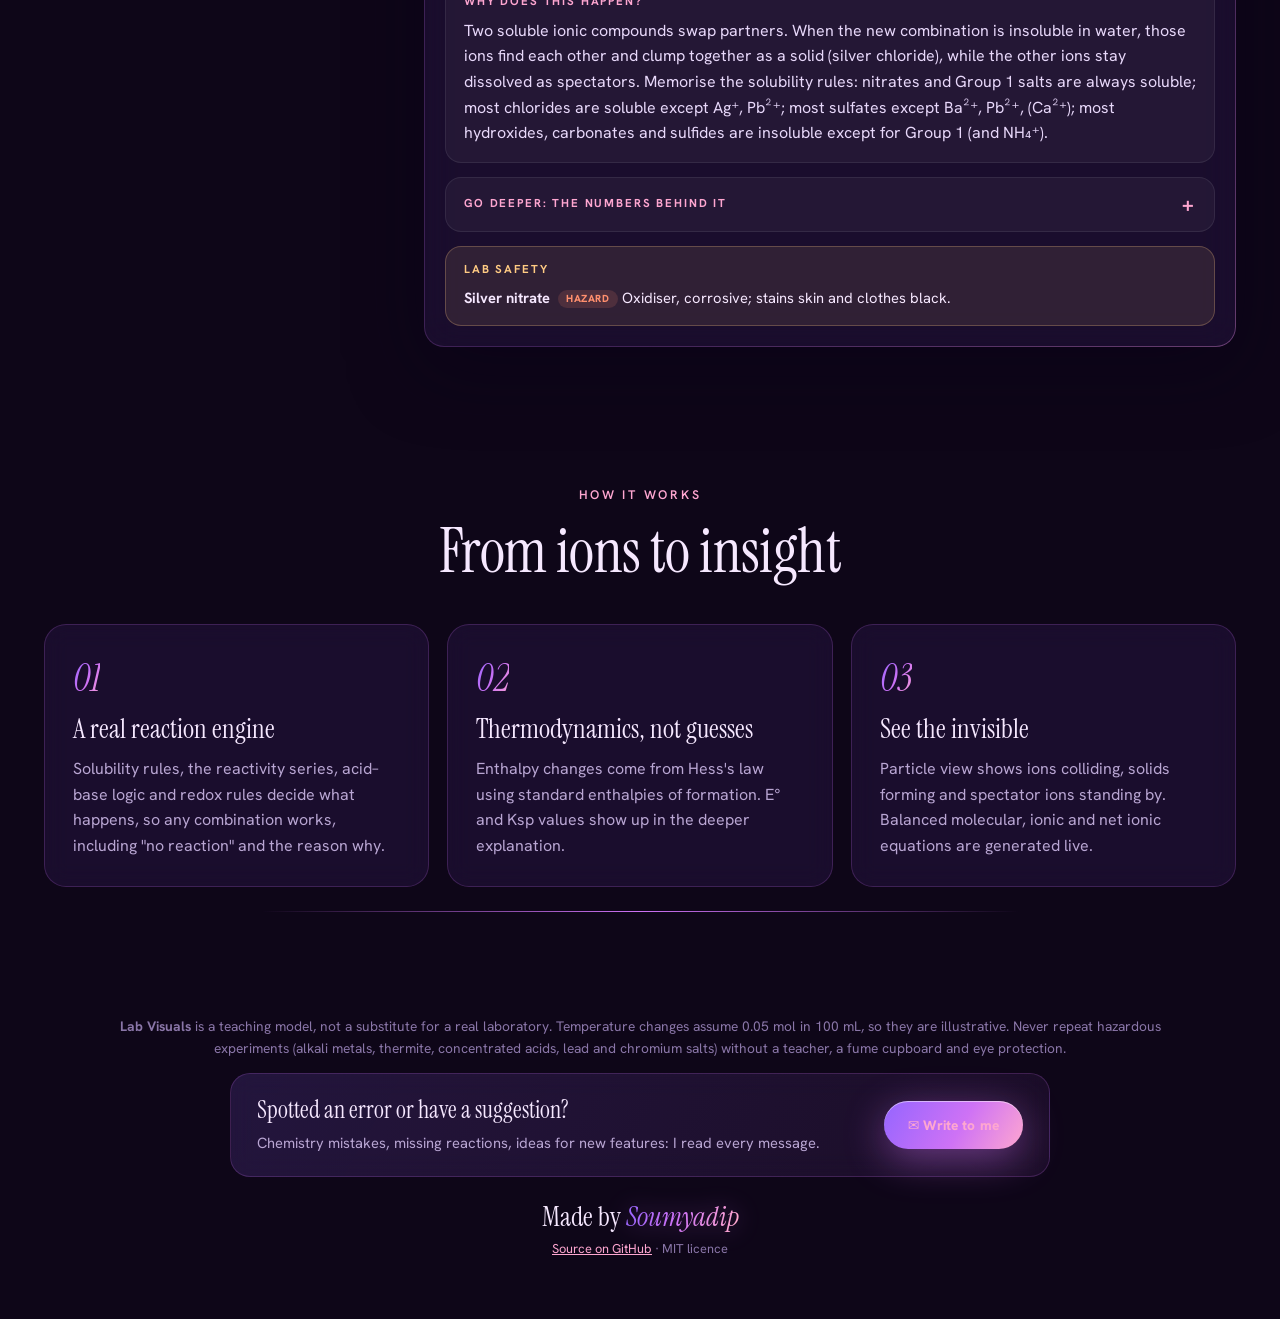
==== commit 0955160e: "Better phone experience - Crop the beaker and particle scenes on narrow screens so they draw larger " ====
--- a/index.html
+++ b/index.html
@@ -95,6 +95,7 @@
               <canvas id="beaker" role="img" aria-label="Animated chemistry bench showing the reaction"></canvas>
               <div class="stage-msg" id="stageMsg"></div>
             </div>
+            <div class="mlegend" id="mLegend" aria-live="polite"></div>
             <div class="controls">
               <button type="button" class="primary" id="mixBtn">▶ Mix</button>
               <button type="button" id="resetBtn">↺ Reset</button>
@@ -137,6 +138,11 @@
     </section>
   </main>
 
+  <div class="mobile-bar" id="mobileBar" role="region" aria-label="Quick controls">
+    <span id="mobileBarText">0 chemicals ready</span>
+    <button type="button" id="mobileBarBtn">▶ Mix</button>
+  </div>
+
   <footer class="foot">
     <p><b>Lab Visuals</b> is a teaching model, not a substitute for a real laboratory. Temperature changes assume 0.05&nbsp;mol in 100&nbsp;mL, so they are illustrative. Never repeat hazardous experiments (alkali metals, thermite, concentrated acids, lead and chromium salts) without a teacher, a fume cupboard and eye protection.</p>
     <aside class="contact" aria-labelledby="contactH">
--- a/css/style.css
+++ b/css/style.css
@@ -343,3 +343,50 @@
 .contact p { margin: 0; color: var(--muted); font-size: .92rem; }
 .contact .btn-glow { padding: 13px 24px; white-space: nowrap; }
 @media (max-width: 640px) { .contact { padding: 18px; } .contact .btn-glow { width: 100%; text-align: center; } }
+
+/* ================= v4: phones ================= */
+.mlegend { display: none; }
+.mobile-bar { display: none; }
+@media (max-width: 1000px) {
+  .mobile-bar { position: fixed; left: 12px; right: 12px; bottom: calc(10px + env(safe-area-inset-bottom)); z-index: 70; display: flex; align-items: center; justify-content: space-between; gap: 12px; padding: 8px 8px 8px 18px; border-radius: 999px; background: rgba(22, 9, 35, .92); border: 1px solid var(--line); box-shadow: 0 10px 40px rgba(0, 0, 0, .55), 0 0 30px rgba(206, 114, 245, .25); transform: translateY(150%); transition: transform .35s cubic-bezier(.2, .8, .3, 1); font-size: .9rem; font-weight: 600; }
+  .mobile-bar.show { transform: none; }
+  .mobile-bar button { border: 0; background: var(--grad); color: #160923; font-weight: 800; padding: 11px 24px; border-radius: 999px; min-height: 44px; min-width: 120px; font-size: 1rem; }
+  body { padding-bottom: 80px; }
+}
+@media (max-width: 640px) {
+  body::after { display: none; }
+  .panel, .contact, .feat, .quick { backdrop-filter: none; }
+  .panel { background: var(--panel-solid); padding: 14px; border-radius: 18px; }
+  .lab, .how { padding-left: 12px; padding-right: 12px; }
+  .section-head { margin-bottom: 26px; }
+  .hero-inner { padding: 96px 20px 70px; }
+  .hero h1 { font-size: clamp(2.7rem, 15vw, 4rem); }
+  .cta { flex-direction: column; align-items: stretch; }
+  .cta .btn-glow, .cta .btn-ghost { text-align: center; width: 100%; }
+  .stats { gap: 14px 26px; margin-top: 34px; }
+  .chips button, .presets button, .ghost { min-height: 40px; padding: 8px 14px; font-size: .86rem; }
+  .chem-grid { grid-template-columns: repeat(2, minmax(0, 1fr)); max-height: 420px; }
+  .chem { min-height: 66px; }
+  .tray-item .x { width: 44px; height: 44px; }
+  .stage-head { margin-bottom: 10px; }
+  .seg button { min-height: 42px; padding: 8px 16px; }
+  .canvas-wrap { border-radius: 12px; }
+  .controls { gap: 8px; }
+  .controls button { flex: 1; min-height: 48px; }
+  .controls .range.grow { flex-basis: 100%; order: 3; }
+  .hint { display: none; }
+  .stage-msg { font-size: .8rem; padding: 6px 12px; top: 8px; }
+  .rd b { font-size: 1.25rem; }
+  .charts figure { padding: 8px; }
+  .eq { font-size: 1.02rem; }
+  .facts { grid-template-columns: 1fr; }
+  .mlegend.on { display: flex; flex-wrap: wrap; gap: 8px 14px; align-items: center; margin: 10px 0 0; padding: 12px 14px; border-radius: 14px; background: rgba(10, 3, 22, .5); border: 1px solid var(--line-soft); font-size: .86rem; }
+  .mlegend b { font-size: .7rem; text-transform: uppercase; letter-spacing: .14em; color: var(--pink); width: 100%; }
+  .mlegend span { display: inline-flex; align-items: center; gap: 6px; }
+  .mlegend i { width: 14px; height: 14px; display: inline-block; border: 1px solid rgba(255, 255, 255, .4); flex: none; }
+  .mlegend em { color: var(--faint); font-style: normal; font-size: .78rem; }
+  .mlegend small { width: 100%; color: var(--faint); font-size: .78rem; line-height: 1.4; }
+  .contact { text-align: center; justify-content: center; }
+  .foot { padding-bottom: 110px; }
+}
+button, a, input, select, summary { touch-action: manipulation; -webkit-tap-highlight-color: rgba(206, 114, 245, .25); }
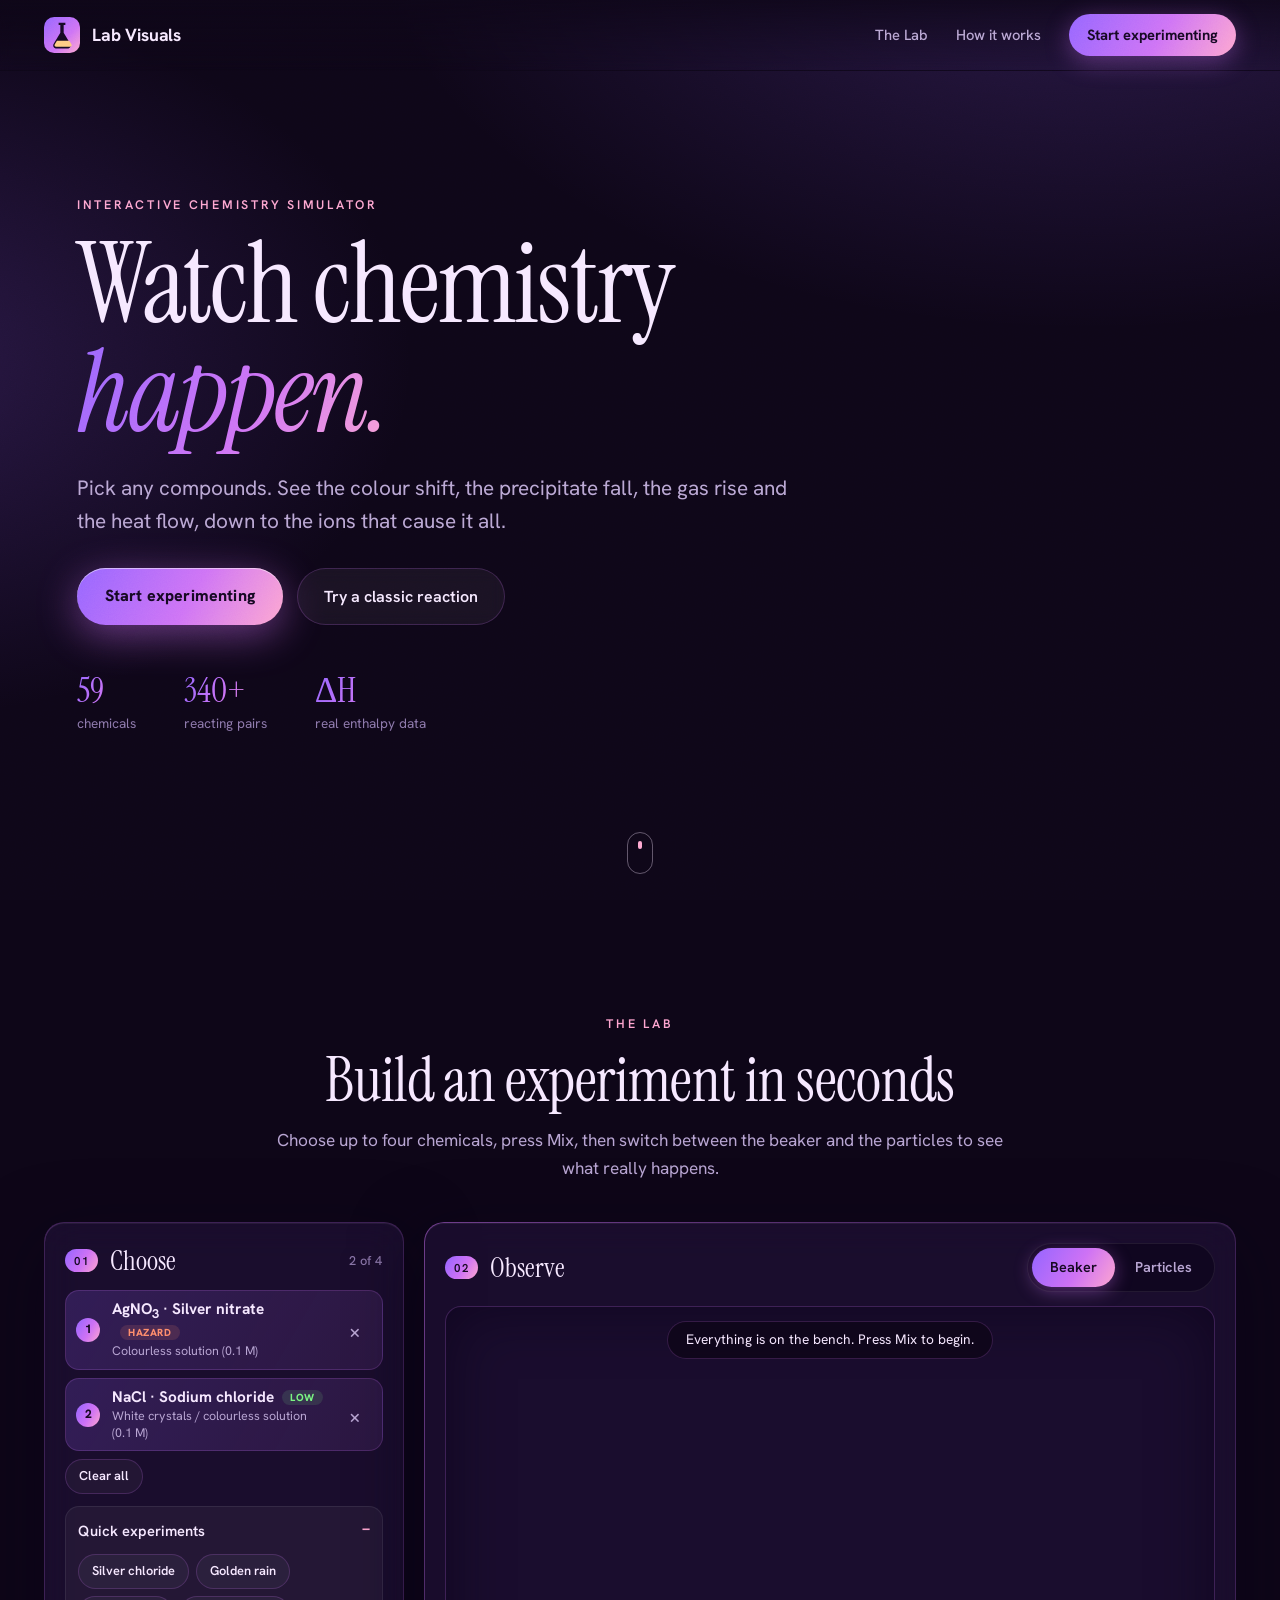
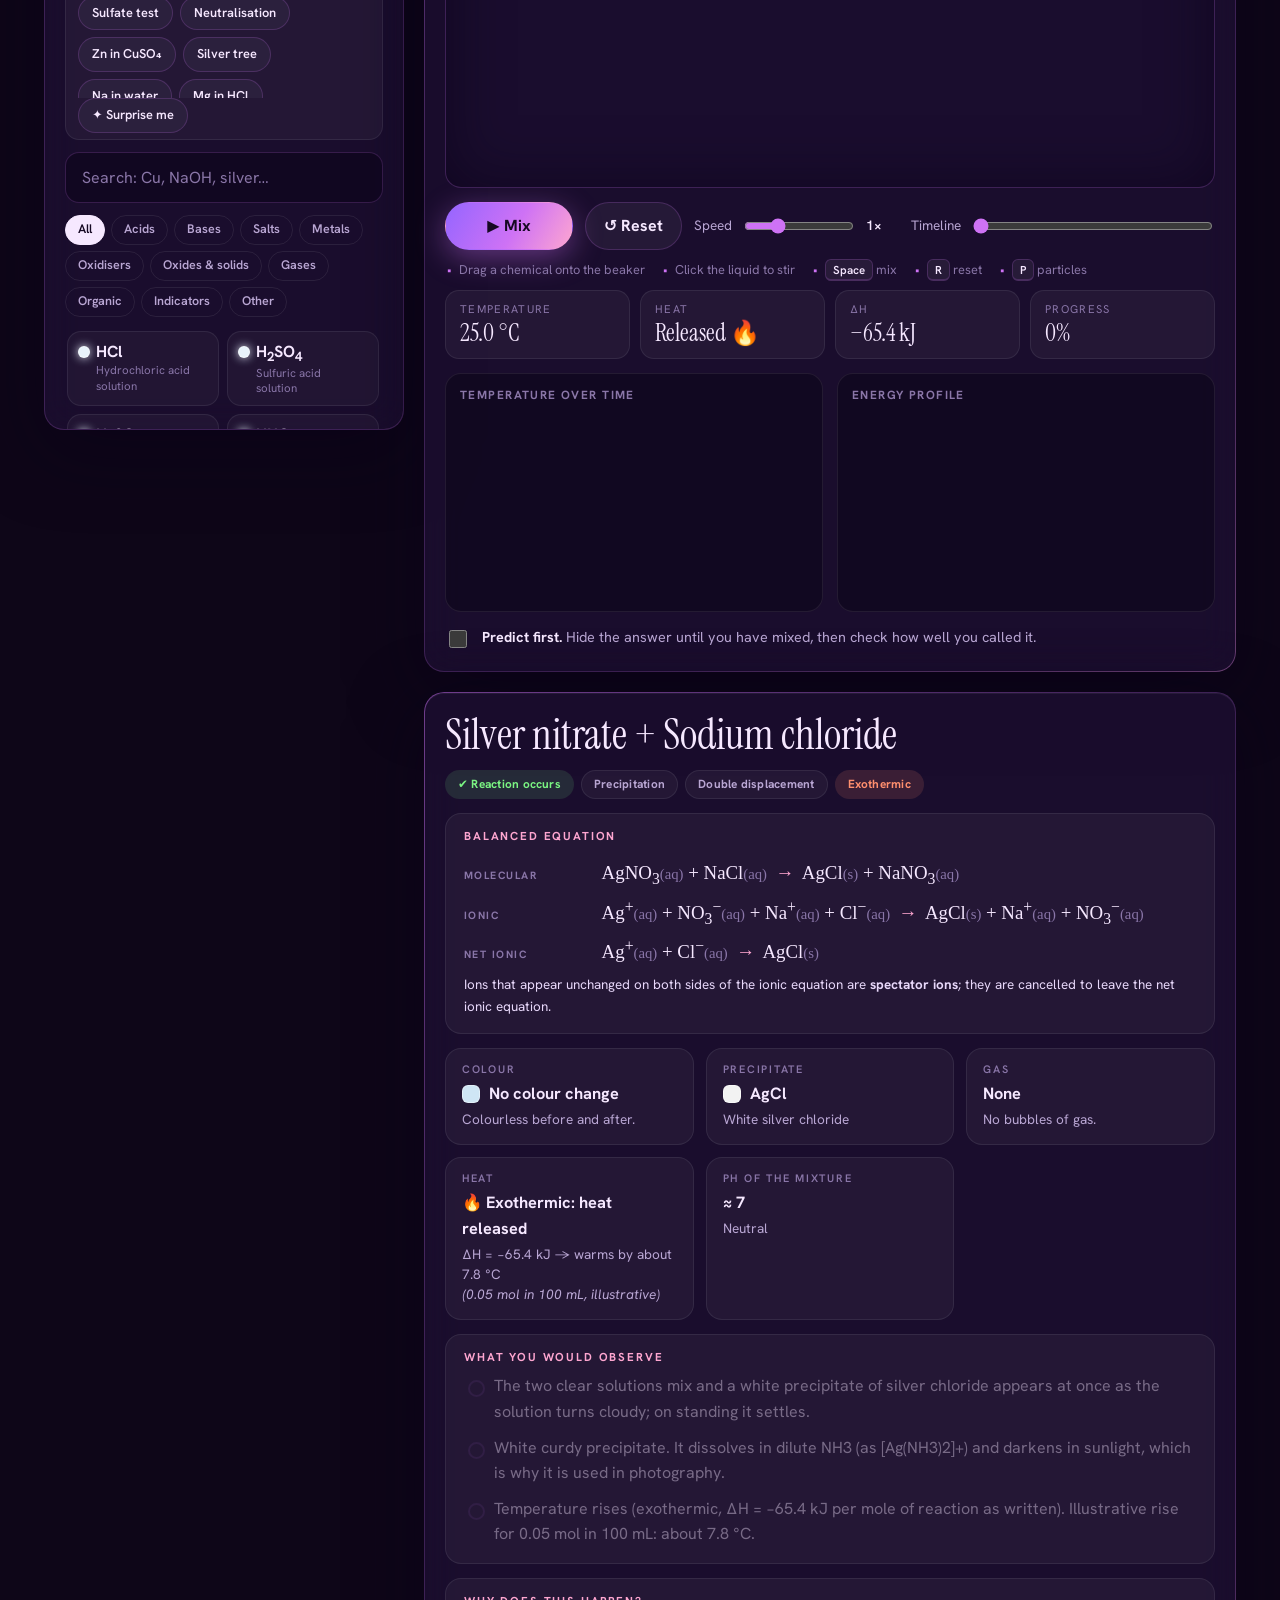
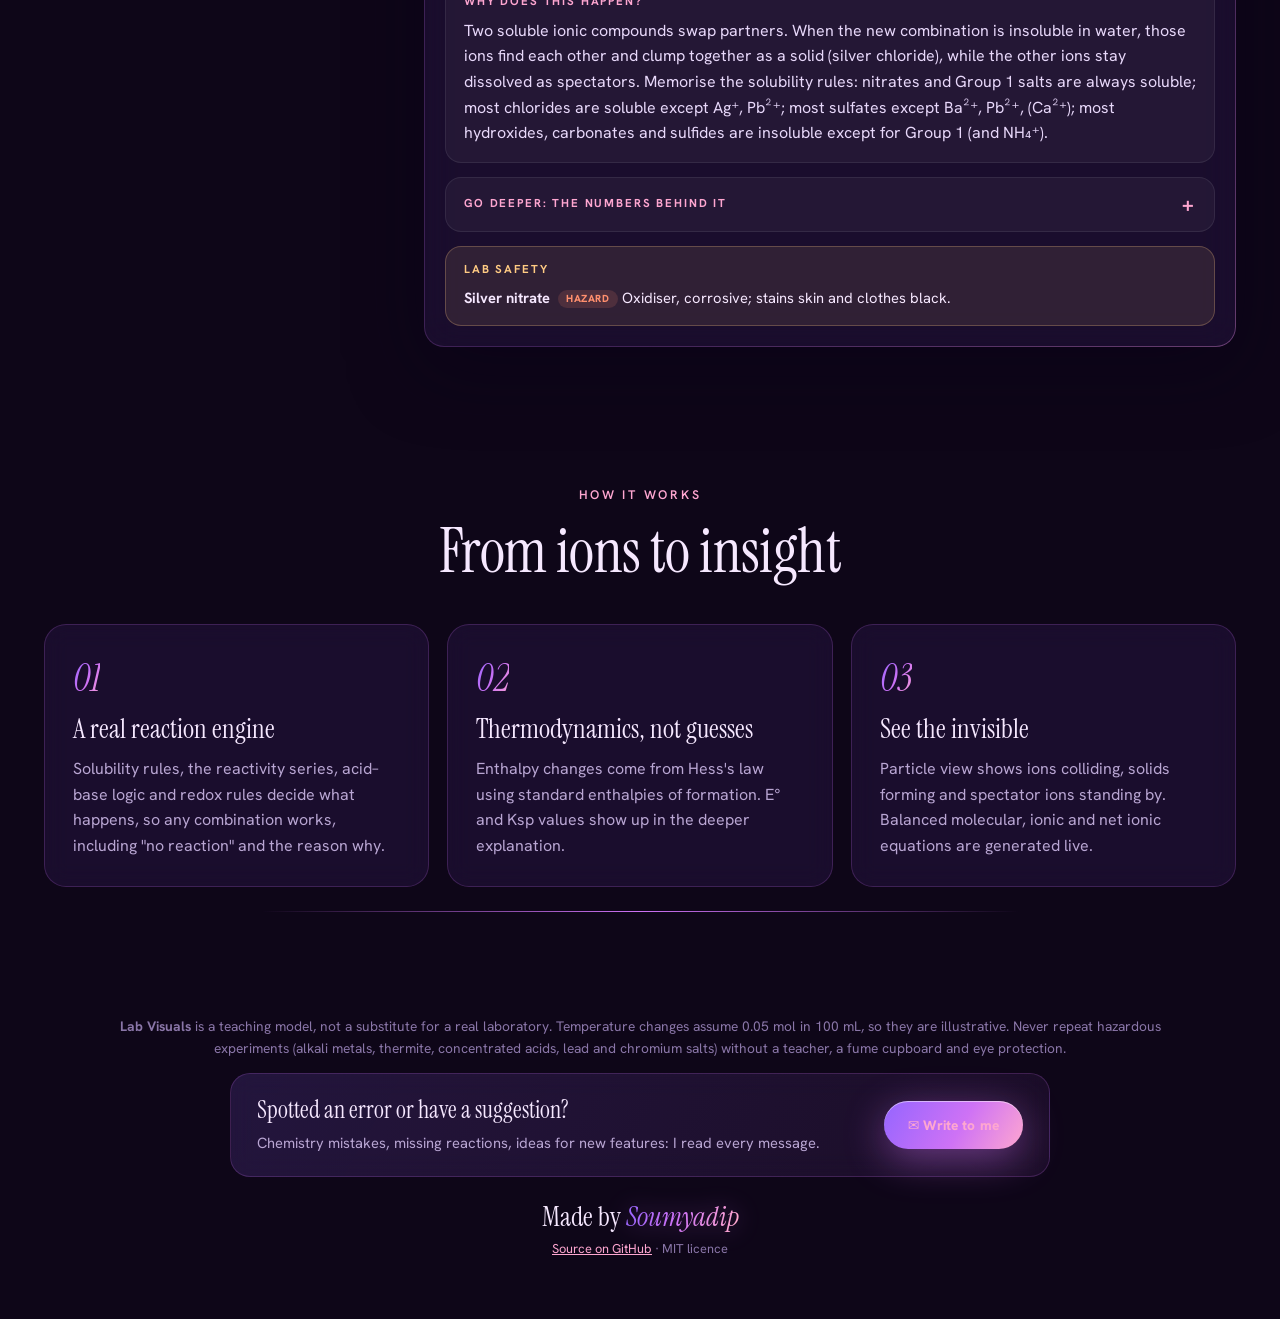
==== commit 2bfd71d2: "Fix colour-change claims and colours - One shared colour model (js/colour.js): before and after colo" ====
--- a/index.html
+++ b/index.html
@@ -159,6 +159,7 @@
   <script src="js/data.js"></script>
   <script src="js/engine.js"></script>
   <script src="js/curated.js"></script>
+  <script src="js/colour.js"></script>
   <script src="js/sim.js"></script>
   <script src="js/app.js"></script>
   <script src="js/hero.js"></script>
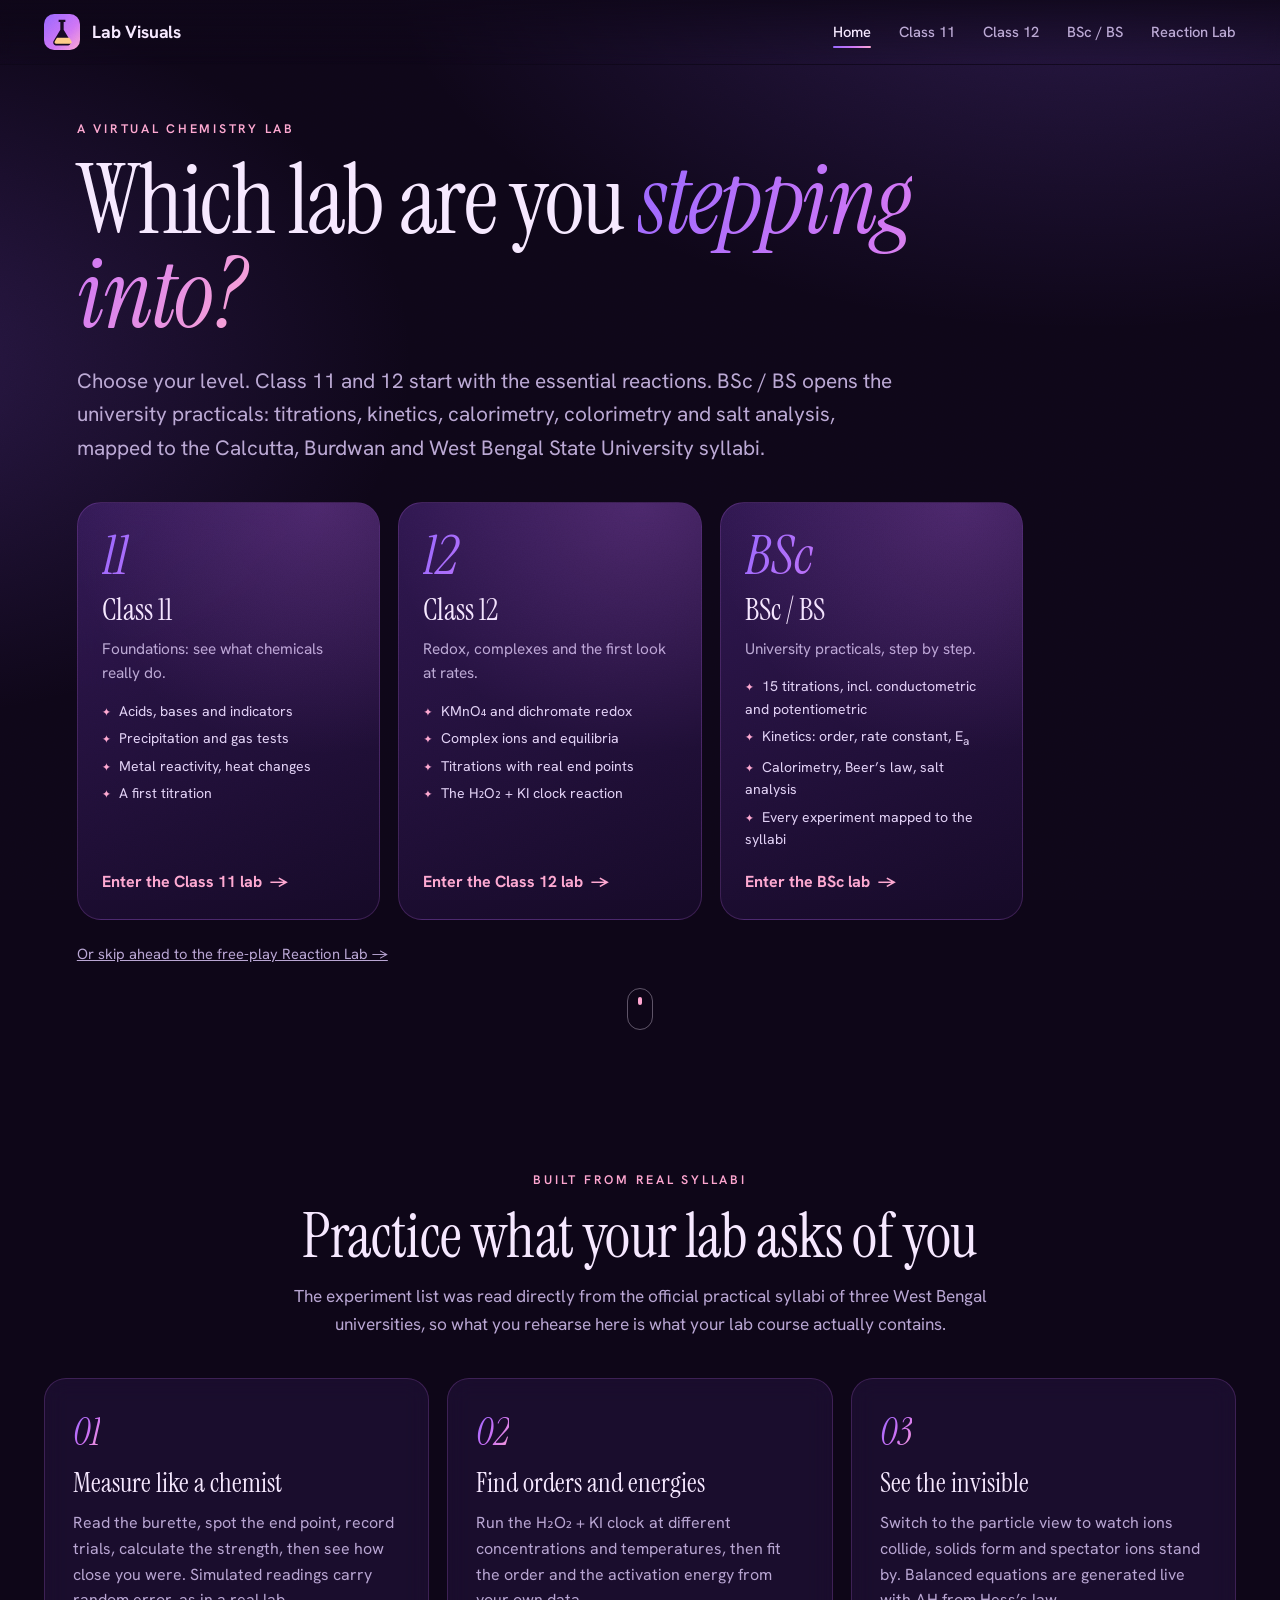
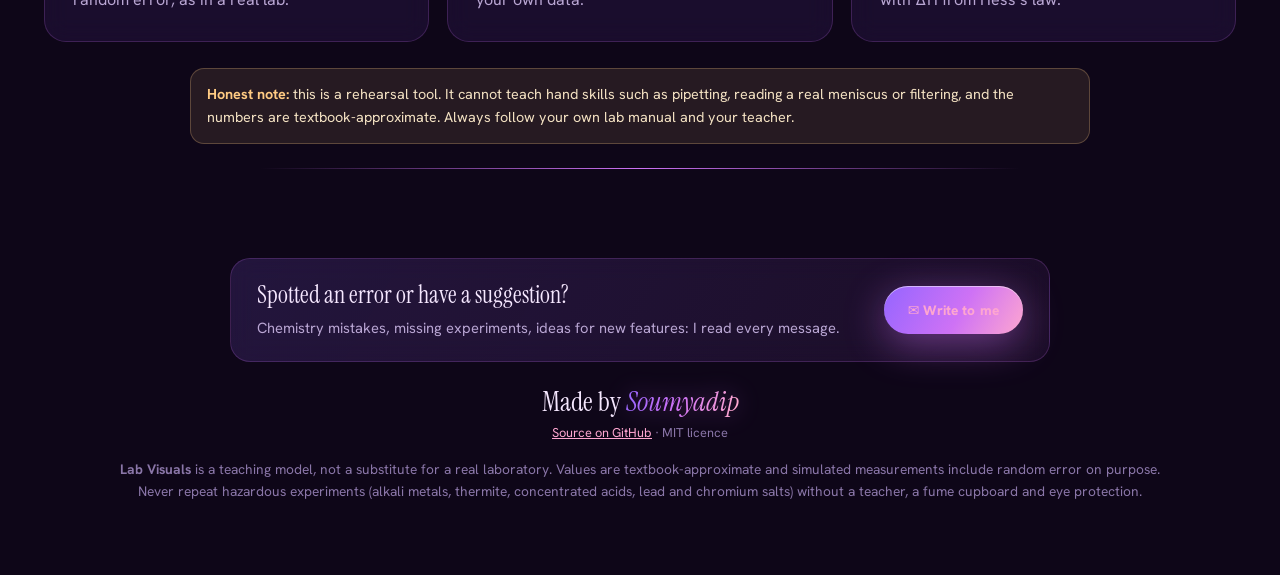
==== commit b62714d3: "Add level gate, Class 11/12/BSc hubs, syllabus map, lab calculations and titration lab Co-Authored-B" ====
--- a/index.html
+++ b/index.html
@@ -3,166 +3,86 @@
 <head>
   <meta charset="utf-8">
   <meta name="viewport" content="width=device-width, initial-scale=1">
-  <title>Lab Visuals · Watch chemistry happen</title>
-  <meta name="description" content="Mix any compounds and watch the colour, the heat, the gas and the particles. A premium interactive chemistry simulator with balanced equations and real thermodynamic data.">
+  <title>Lab Visuals · Choose your lab</title>
+  <meta name="description" content="A virtual chemistry lab for Class 11, Class 12 and BSc students: reactions, titrations, kinetics, calorimetry, colorimetry and salt analysis, mapped to the practical syllabi of Calcutta, Burdwan and West Bengal State University.">
   <meta name="theme-color" content="#160923">
   <link rel="icon" href="data:image/svg+xml,%3Csvg xmlns='http://www.w3.org/2000/svg' viewBox='0 0 64 64'%3E%3Crect width='64' height='64' rx='16' fill='%23160923'/%3E%3Cpath d='M26 10h12v4h-3v14l12 20c2 4-1 8-5 8H22c-4 0-7-4-5-8l12-20V14h-3z' fill='%23ce72f5'/%3E%3Cpath d='M23 42h22l4 7c1 2-.5 4-2.5 4h-25c-2 0-3.500-2-2.500-4z' fill='%23fea6d0'/%3E%3C/svg%3E">
   <link rel="preconnect" href="https://fonts.googleapis.com">
   <link rel="preconnect" href="https://fonts.gstatic.com" crossorigin>
   <link href="https://fonts.googleapis.com/css2?family=Hanken+Grotesk:wght@400;500;600;700;800&family=Instrument+Serif:ital@0;1&display=swap" rel="stylesheet">
   <link rel="stylesheet" href="css/style.css">
+  <link rel="stylesheet" href="css/pages.css">
 </head>
 <body>
-  <div id="progress" aria-hidden="true"></div>
-  <div id="cursorGlow" aria-hidden="true"></div>
   <div id="loader" aria-hidden="true">
     <div class="ld-rays"></div>
     <div class="ld-core"></div>
     <div class="ld-text">Lab Visuals</div>
   </div>
-  <a class="skip" href="#lab">Skip to the lab</a>
-
-  <header class="top">
-    <a class="brand" href="#top" aria-label="Lab Visuals home">
-      <svg class="logo" viewBox="0 0 64 64" aria-hidden="true"><defs><linearGradient id="lg" x1="0" y1="0" x2="1" y2="1"><stop offset="0" stop-color="#9565ff"/><stop offset=".6" stop-color="#ce72f5"/><stop offset="1" stop-color="#fea6d0"/></linearGradient></defs><rect width="64" height="64" rx="18" fill="url(#lg)"/><path d="M26 10h12v4h-3v14l12 20c2 4-1 8-5 8H22c-4 0-7-4-5-8l12-20V14h-3z" fill="#160923"/><path d="M23 42h22l4 7c1 2-.5 4-2.5 4h-25c-2 0-3.500-2-2.500-4z" fill="#ffcb83"/></svg>
-      <span>Lab Visuals</span>
-    </a>
-    <nav class="nav" aria-label="Sections">
-      <a href="#lab">The Lab</a>
-      <a href="#how">How it works</a>
-      <a class="pill" href="#lab" id="navCta">Start experimenting</a>
-    </nav>
-  </header>
+  <a class="skip" href="#levels">Skip to level choice</a>
+  <div id="siteHeader"></div>
 
   <main id="top">
-    <!-- ================= HERO ================= -->
-    <section class="hero" aria-labelledby="heroH">
+    <section class="hero gate-hero" aria-labelledby="heroH">
       <canvas id="heroCanvas" aria-hidden="true"></canvas>
       <div class="hero-inner">
-        <p class="eyebrow reveal">Interactive chemistry simulator</p>
-        <h1 id="heroH" class="reveal">Watch chemistry <em>happen.</em></h1>
-        <p class="lead reveal">Pick any compounds. See the colour shift, the precipitate fall, the gas rise and the heat flow, down to the ions that cause it all.</p>
-        <div class="cta reveal">
-          <a class="btn-glow" href="#lab" id="heroStart">Start experimenting</a>
-          <button type="button" class="btn-ghost" id="heroRandom">Try a classic reaction</button>
+        <p class="eyebrow reveal">A virtual chemistry lab</p>
+        <h1 id="heroH" class="reveal">Which lab are you <em>stepping into?</em></h1>
+        <p class="lead reveal">Choose your level. Class 11 and 12 start with the essential reactions. BSc / BS opens the university practicals: titrations, kinetics, calorimetry, colorimetry and salt analysis, mapped to the Calcutta, Burdwan and West Bengal State University syllabi.</p>
+
+        <div class="levels" id="levels">
+          <a class="level-card reveal" href="class11.html?level=11" data-level="11">
+            <span class="tag-big">11</span>
+            <h2>Class 11</h2>
+            <p>Foundations: see what chemicals really do.</p>
+            <ul><li>Acids, bases and indicators</li><li>Precipitation and gas tests</li><li>Metal reactivity, heat changes</li><li>A first titration</li></ul>
+            <span class="go">Enter the Class 11 lab</span>
+          </a>
+          <a class="level-card reveal" href="class12.html?level=12" data-level="12">
+            <span class="tag-big">12</span>
+            <h2>Class 12</h2>
+            <p>Redox, complexes and the first look at rates.</p>
+            <ul><li>KMnO₄ and dichromate redox</li><li>Complex ions and equilibria</li><li>Titrations with real end points</li><li>The H₂O₂ + KI clock reaction</li></ul>
+            <span class="go">Enter the Class 12 lab</span>
+          </a>
+          <a class="level-card reveal" href="bsc.html?level=bsc" data-level="bsc">
+            <span class="tag-big">BSc</span>
+            <h2>BSc / BS</h2>
+            <p>University practicals, step by step.</p>
+            <ul><li>15 titrations, incl. conductometric and potentiometric</li><li>Kinetics: order, rate constant, E<sub>a</sub></li><li>Calorimetry, Beer’s law, salt analysis</li><li>Every experiment mapped to the syllabi</li></ul>
+            <span class="go">Enter the BSc lab</span>
+          </a>
         </div>
-        <ul class="stats reveal" aria-label="What is inside">
-          <li><b data-count="59">59</b><span>chemicals</span></li>
-          <li><b data-count="340" data-suffix="+">340+</b><span>reacting pairs</span></li>
-          <li><b>ΔH</b><span>real enthalpy data</span></li>
-        </ul>
+        <a class="skip-link reveal" href="lab.html">Or skip ahead to the free-play Reaction Lab →</a>
       </div>
-      <a class="scroll-cue" href="#lab" aria-label="Scroll to the lab"><span></span></a>
+      <a class="scroll-cue" href="#how" aria-label="Scroll down"><span></span></a>
     </section>
 
-    <!-- ================= LAB ================= -->
-    <section class="lab" id="lab">
+    <section class="lab" id="how">
       <div class="section-head reveal">
-        <p class="eyebrow">The lab</p>
-        <h2>Build an experiment in seconds</h2>
-        <p class="sub">Choose up to four chemicals, press Mix, then switch between the beaker and the particles to see what really happens.</p>
-      </div>
-
-      <div class="layout">
-        <section class="panel picker reveal" aria-labelledby="pickH">
-          <h3 id="pickH"><span class="step">01</span> Choose <small id="selCount">0 of 4</small></h3>
-          <div class="tray" id="tray" aria-live="polite"></div>
-
-          <details class="quick" open>
-            <summary>Quick experiments</summary>
-            <div class="presets" id="presets"></div>
-            <button type="button" class="ghost" id="surpriseBtn">✦ Surprise me</button>
-          </details>
-
-          <label class="search"><span class="sr">Search chemicals</span>
-            <input type="search" id="search" placeholder="Search: Cu, NaOH, silver…" autocomplete="off">
-          </label>
-          <div class="chips" id="groupChips" role="group" aria-label="Filter by type"></div>
-          <div class="chem-grid" id="chemGrid"></div>
-          <p class="fine">Acids, bases and salts are about 0.1&nbsp;M solutions unless marked solid or concentrated.</p>
-        </section>
-
-        <div class="main-col">
-          <section class="panel stage reveal" id="stage" aria-labelledby="stageH">
-            <div class="stage-head">
-              <h3 id="stageH"><span class="step">02</span> Observe</h3>
-              <div class="seg" role="group" aria-label="Choose view">
-                <button type="button" data-view="beaker" aria-pressed="true">Beaker</button>
-                <button type="button" data-view="micro" aria-pressed="false">Particles</button>
-              </div>
-            </div>
-            <div class="canvas-wrap">
-              <canvas id="beaker" role="img" aria-label="Animated chemistry bench showing the reaction"></canvas>
-              <div class="stage-msg" id="stageMsg"></div>
-            </div>
-            <div class="mlegend" id="mLegend" aria-live="polite"></div>
-            <div class="controls">
-              <button type="button" class="primary" id="mixBtn">▶ Mix</button>
-              <button type="button" id="resetBtn">↺ Reset</button>
-              <label class="range"><span>Speed</span><input type="range" id="speed" min="0.25" max="3" step="0.25" value="1"><output id="speedOut">1×</output></label>
-              <label class="range grow"><span>Timeline</span><input type="range" id="scrub" min="0" max="1000" value="0" aria-label="Scrub through the reaction"></label>
-            </div>
-            <p class="hint"><span>Drag a chemical onto the beaker</span><span>Click the liquid to stir</span><span><kbd>Space</kbd> mix</span><span><kbd>R</kbd> reset</span><span><kbd>P</kbd> particles</span></p>
-            <div class="readouts">
-              <div class="rd"><span>Temperature</span><b id="rdTemp">25.0 °C</b></div>
-              <div class="rd"><span>Heat</span><b id="rdHeat">–</b></div>
-              <div class="rd"><span>ΔH</span><b id="rdDH">–</b></div>
-              <div class="rd"><span>Progress</span><b id="rdProg">0%</b></div>
-            </div>
-            <div class="charts">
-              <figure><figcaption>Temperature over time</figcaption><div class="cv"><canvas id="temp" role="img" aria-label="Graph of temperature against time"></canvas></div></figure>
-              <figure><figcaption>Energy profile</figcaption><div class="cv"><canvas id="energy" role="img" aria-label="Energy profile diagram"></canvas></div></figure>
-            </div>
-            <label class="toggle"><input type="checkbox" id="predictMode"> <span><b>Predict first.</b> Hide the answer until you have mixed, then check how well you called it.</span></label>
-          </section>
-
-          <section class="panel results reveal" id="results" aria-live="polite" aria-labelledby="resH">
-            <h3 id="resH" class="sr">Results</h3>
-            <div id="resBody"></div>
-          </section>
-        </div>
-      </div>
-    </section>
-
-    <!-- ================= HOW ================= -->
-    <section class="how" id="how">
-      <div class="section-head reveal">
-        <p class="eyebrow">How it works</p>
-        <h2>From ions to insight</h2>
+        <p class="eyebrow">Built from real syllabi</p>
+        <h2>Practice what your lab asks of you</h2>
+        <p class="sub">The experiment list was read directly from the official practical syllabi of three West Bengal universities, so what you rehearse here is what your lab course actually contains.</p>
       </div>
       <div class="cards3">
-        <article class="feat reveal"><span class="num">01</span><h4>A real reaction engine</h4><p>Solubility rules, the reactivity series, acid–base logic and redox rules decide what happens, so any combination works, including "no reaction" and the reason why.</p></article>
-        <article class="feat reveal"><span class="num">02</span><h4>Thermodynamics, not guesses</h4><p>Enthalpy changes come from Hess's law using standard enthalpies of formation. E° and Ksp values show up in the deeper explanation.</p></article>
-        <article class="feat reveal"><span class="num">03</span><h4>See the invisible</h4><p>Particle view shows ions colliding, solids forming and spectator ions standing by. Balanced molecular, ionic and net ionic equations are generated live.</p></article>
+        <article class="feat reveal"><span class="num">01</span><h4>Measure like a chemist</h4><p>Read the burette, spot the end point, record trials, calculate the strength, then see how close you were. Simulated readings carry random error, as in a real lab.</p></article>
+        <article class="feat reveal"><span class="num">02</span><h4>Find orders and energies</h4><p>Run the H₂O₂ + KI clock at different concentrations and temperatures, then fit the order and the activation energy from your own data.</p></article>
+        <article class="feat reveal"><span class="num">03</span><h4>See the invisible</h4><p>Switch to the particle view to watch ions collide, solids form and spectator ions stand by. Balanced equations are generated live with ΔH from Hess’s law.</p></article>
       </div>
+      <p class="note-box" style="max-width:900px;margin:26px auto 0"><b>Honest note:</b> this is a rehearsal tool. It cannot teach hand skills such as pipetting, reading a real meniscus or filtering, and the numbers are textbook-approximate. Always follow your own lab manual and your teacher.</p>
     </section>
   </main>
 
-  <div class="mobile-bar" id="mobileBar" role="region" aria-label="Quick controls">
-    <span id="mobileBarText">0 chemicals ready</span>
-    <button type="button" id="mobileBarBtn">▶ Mix</button>
-  </div>
+  <div id="siteFooter"></div>
 
-  <footer class="foot">
-    <p><b>Lab Visuals</b> is a teaching model, not a substitute for a real laboratory. Temperature changes assume 0.05&nbsp;mol in 100&nbsp;mL, so they are illustrative. Never repeat hazardous experiments (alkali metals, thermite, concentrated acids, lead and chromium salts) without a teacher, a fume cupboard and eye protection.</p>
-    <aside class="contact" aria-labelledby="contactH">
-      <div>
-        <h4 id="contactH">Spotted an error or have a suggestion?</h4>
-        <p>Chemistry mistakes, missing reactions, ideas for new features: I read every message.</p>
-      </div>
-      <a class="btn-glow" id="mailBtn" href="mailto:soumyadipbank1@gmail.com?subject=Lab%20Visuals%20feedback&amp;body=Hi%20Soumyadip%2C%0A%0A%28Describe%20the%20error%20or%20suggestion.%20If%20it%20is%20about%20a%20reaction%2C%20mention%20which%20chemicals%20you%20mixed.%29%0A">✉ Write to me</a>
-    </aside>
-    <p class="credit">Made by <strong>Soumyadip</strong></p>
-    <p class="small"><a href="https://github.com/soumyadipbank/Lab-Visuals-Simulations">Source on GitHub</a> · MIT licence</p>
-  </footer>
-
-  <script src="js/data.js"></script>
-  <script src="js/engine.js"></script>
-  <script src="js/curated.js"></script>
-  <script src="js/colour.js"></script>
-  <script src="js/sim.js"></script>
-  <script src="js/app.js"></script>
+  <script src="js/common.js"></script>
   <script src="js/hero.js"></script>
   <script src="js/fx.js"></script>
+  <script>
+    // remember the chosen level (the link also carries ?level=)
+    document.querySelectorAll('.level-card').forEach(function (a) {
+      a.addEventListener('click', function () { if (window.LevelInfo) LevelInfo.set(a.dataset.level); });
+    });
+  </script>
 </body>
 </html>
--- a/css/pages.css
+++ b/css/pages.css
@@ -0,0 +1,154 @@
+/* Lab Visuals: multi-page layout (gate, level hubs, syllabus map, simulators) */
+.wrap { max-width: 1240px; margin: 0 auto; padding: 0 clamp(14px, 4vw, 44px); }
+.top-right { display: flex; align-items: center; gap: 12px; }
+.level-chip { text-decoration: none; font-size: .8rem; font-weight: 700; padding: 6px 12px; border-radius: 999px; background: rgba(149, 101, 255, .2); border: 1px solid var(--line); color: var(--ink); white-space: nowrap; }
+.level-chip span { color: var(--pink); font-weight: 600; margin-left: 4px; }
+.nav a.active { color: var(--ink); }
+.nav a.active::after { transform: scaleX(1); }
+.menu-btn { display: none; width: 42px; height: 42px; border-radius: 12px; border: 1px solid var(--line); background: rgba(255, 255, 255, .06); color: var(--ink); font-size: 1.2rem; }
+@media (max-width: 860px) {
+  .menu-btn { display: block; }
+  .nav { display: none; position: fixed; top: 64px; left: 12px; right: 12px; flex-direction: column; align-items: stretch; gap: 2px; padding: 8px; border-radius: 18px; background: rgba(22, 9, 35, .97); border: 1px solid var(--line); box-shadow: 0 20px 60px rgba(0, 0, 0, .6); z-index: 80; }
+  .nav.open { display: flex; }
+  .nav a, .nav a:not(.pill) { display: block !important; padding: 13px 14px; border-radius: 12px; font-size: 1rem; }
+  .nav a.active { background: rgba(206, 114, 245, .16); }
+  .nav a::after { display: none; }
+}
+
+/* ---------- page header ---------- */
+.page-head { padding: 118px 0 26px; position: relative; }
+.page-head h1 { font: 400 clamp(2.4rem, 6vw, 4.4rem)/1.04 var(--serif); letter-spacing: -.015em; }
+.page-head h1 em { font-style: italic; background: var(--grad); -webkit-background-clip: text; background-clip: text; color: transparent; padding-right: .06em; }
+.page-head .lead { margin: 16px 0 0; max-width: 46em; }
+.crumbs { font-size: .82rem; color: var(--faint); margin-bottom: 12px; }
+.crumbs a { color: var(--muted); text-decoration: none; } .crumbs a:hover { color: var(--ink); }
+
+/* ---------- gate ---------- */
+.gate-hero .hero-inner { max-width: 1100px; }
+.gate-hero h1 { font-size: clamp(2.6rem, 8vw, 6rem); }
+.levels { display: grid; grid-template-columns: repeat(3, minmax(0, 1fr)); gap: 18px; margin-top: 38px; max-width: 1100px; }
+.level-card { position: relative; display: flex; flex-direction: column; gap: 10px; padding: 26px 24px 24px; border-radius: 24px; text-decoration: none; color: var(--ink); background: linear-gradient(160deg, rgba(60, 30, 100, .72), rgba(26, 12, 46, .72)); border: 1px solid var(--line); backdrop-filter: blur(14px); overflow: hidden; transition: transform .3s cubic-bezier(.2, .8, .3, 1), border-color .3s, box-shadow .3s; }
+.level-card::before { content: ""; position: absolute; inset: 0; background: radial-gradient(420px circle at var(--mx, 80%) var(--my, 0%), rgba(206, 114, 245, .28), transparent 60%); opacity: .7; transition: opacity .3s; pointer-events: none; }
+.level-card:hover, .level-card:focus-visible { transform: translateY(-6px); border-color: var(--magenta); box-shadow: 0 24px 70px rgba(150, 70, 230, .38); }
+.level-card .tag-big { font: italic 400 3.4rem/1 var(--serif); background: var(--grad); -webkit-background-clip: text; background-clip: text; color: transparent; }
+.level-card h2 { font: 400 1.9rem/1.1 var(--serif); }
+.level-card p { margin: 0; color: var(--muted); font-size: .96rem; }
+.level-card ul { margin: 4px 0 8px; padding: 0; list-style: none; display: grid; gap: 5px; font-size: .88rem; color: #e1d0f6; }
+.level-card li::before { content: "✦"; color: var(--pink); margin-right: 8px; font-size: .7rem; }
+.level-card .go { margin-top: auto; font-weight: 700; color: var(--pink); display: inline-flex; gap: 8px; align-items: center; }
+.level-card .go::after { content: "→"; transition: transform .25s; }
+.level-card:hover .go::after { transform: translateX(6px); }
+.skip-link { display: inline-block; margin-top: 22px; color: var(--muted); font-size: .92rem; }
+@media (max-width: 900px) { .levels { grid-template-columns: 1fr; } .level-card .tag-big { font-size: 2.6rem; } }
+
+/* ---------- cards ---------- */
+.section { padding: 36px 0 10px; }
+.section h2 { font: 400 clamp(1.7rem, 3.4vw, 2.5rem)/1.1 var(--serif); margin-bottom: 6px; }
+.section .sub { margin: 0 0 20px; color: var(--muted); max-width: 52em; }
+.cards { display: grid; grid-template-columns: repeat(auto-fill, minmax(280px, 1fr)); gap: 16px; }
+.xcard { position: relative; display: flex; flex-direction: column; gap: 8px; padding: 20px; border-radius: 20px; background: var(--panel); border: 1px solid var(--line); backdrop-filter: blur(12px); text-decoration: none; color: var(--ink); transition: transform .25s, border-color .25s, box-shadow .25s; overflow: hidden; }
+.xcard::after { content: ""; position: absolute; inset: 0; border-radius: inherit; pointer-events: none; opacity: 0; transition: opacity .25s; background: radial-gradient(240px circle at var(--mx, 50%) var(--my, 50%), rgba(206, 114, 245, .24), transparent 70%); }
+.xcard:hover { transform: translateY(-4px); border-color: var(--magenta); box-shadow: 0 16px 44px rgba(150, 70, 230, .28); }
+.xcard:hover::after { opacity: 1; }
+.xcard h3 { font: 400 1.4rem/1.15 var(--serif); }
+.xcard p { margin: 0; color: var(--muted); font-size: .92rem; }
+.xcard .meta { display: flex; flex-wrap: wrap; gap: 6px; margin-top: 2px; }
+.xcard .go { margin-top: auto; padding-top: 6px; color: var(--pink); font-weight: 700; font-size: .9rem; }
+.xcard .go::after { content: " →"; }
+.pill-tag { font-size: .7rem; font-weight: 700; letter-spacing: .04em; padding: 3px 10px; border-radius: 999px; background: var(--panel-2); border: 1px solid var(--line-soft); color: var(--muted); }
+.pill-tag.live { background: var(--ok-soft); color: var(--ok); border-color: transparent; }
+.pill-tag.soon { background: var(--warn-soft); color: var(--warn); border-color: transparent; }
+.pill-tag.uni { background: rgba(149, 101, 255, .18); color: #d9c6ff; border-color: transparent; }
+.pill-tag.extra { background: var(--endo-soft); color: var(--endo); border-color: transparent; }
+.note-box { margin: 18px 0 0; padding: 14px 16px; border-radius: 14px; background: var(--warn-soft); border: 1px solid rgba(255, 203, 131, .25); color: #f3e1c2; font-size: .9rem; }
+.note-box b { color: var(--amber); }
+
+/* ---------- syllabus map ---------- */
+.filters { display: grid; gap: 12px; margin: 6px 0 18px; }
+.filters .row { display: flex; flex-wrap: wrap; gap: 8px; align-items: center; }
+.filters .row > b { font-size: .72rem; text-transform: uppercase; letter-spacing: .14em; color: var(--faint); min-width: 6.5em; }
+.chipbtn { border: 1px solid var(--line-soft); background: transparent; border-radius: 999px; padding: 6px 14px; font-size: .84rem; font-weight: 600; color: var(--muted); min-height: 36px; transition: all .2s; }
+.chipbtn:hover { color: var(--ink); border-color: var(--line); }
+.chipbtn[aria-pressed="true"] { background: var(--ink); color: #160923; border-color: var(--ink); }
+.filters input[type="search"] { width: 100%; max-width: 420px; padding: 11px 16px; border-radius: 14px; border: 1px solid var(--line); background: rgba(10, 3, 22, .5); color: var(--ink); }
+.syl-group { margin-top: 26px; }
+.syl-group h3 { font: 400 1.6rem var(--serif); display: flex; align-items: baseline; gap: 12px; margin-bottom: 10px; }
+.syl-group h3 small { font: 500 .8rem var(--sans); color: var(--faint); }
+.syl-row { display: grid; grid-template-columns: 1fr auto; gap: 8px 16px; align-items: center; padding: 14px 16px; border-radius: 14px; background: var(--panel-2); border: 1px solid var(--line-soft); margin-bottom: 8px; text-decoration: none; color: var(--ink); transition: border-color .2s, background .2s, transform .2s; }
+.syl-row.live:hover { border-color: var(--magenta); background: rgba(206, 114, 245, .1); transform: translateX(3px); }
+.syl-row .t { font-weight: 600; }
+.syl-row .n { color: var(--muted); font-size: .84rem; margin-top: 2px; }
+.syl-row .tags { display: flex; flex-wrap: wrap; gap: 6px; justify-content: flex-end; }
+@media (max-width: 700px) { .syl-row { grid-template-columns: 1fr; } .syl-row .tags { justify-content: flex-start; } }
+.stat-row { display: flex; flex-wrap: wrap; gap: 14px 34px; margin: 22px 0 4px; }
+.stat-row div { display: grid; }
+.stat-row b { font: 400 2.1rem/1 var(--serif); background: var(--grad); -webkit-background-clip: text; background-clip: text; color: transparent; }
+.stat-row span { color: var(--faint); font-size: .84rem; }
+.src-list { display: grid; gap: 8px; margin: 0; padding: 0; list-style: none; font-size: .9rem; }
+.src-list a { color: var(--pink); }
+
+/* ---------- simulator shell ---------- */
+.sim-grid { display: grid; grid-template-columns: minmax(260px, 340px) minmax(0, 1fr); gap: 18px; align-items: start; }
+@media (max-width: 1000px) { .sim-grid { grid-template-columns: 1fr; } }
+.exp-list { display: grid; gap: 8px; }
+.exp-btn { text-align: left; padding: 11px 13px; border-radius: 14px; background: var(--panel-2); border: 1px solid var(--line-soft); color: var(--ink); min-height: 48px; transition: all .2s; }
+.exp-btn:hover { border-color: var(--line); }
+.exp-btn[aria-pressed="true"] { border-color: var(--magenta); background: linear-gradient(140deg, rgba(149, 101, 255, .28), rgba(206, 114, 245, .12)); box-shadow: 0 0 0 1px var(--magenta); }
+.exp-btn b { display: block; font-size: .94rem; line-height: 1.3; }
+.exp-btn span { display: block; font-size: .76rem; color: var(--faint); margin-top: 2px; }
+.field { display: grid; gap: 6px; margin: 10px 0; }
+.field label, .field .lbl { font-size: .78rem; font-weight: 700; letter-spacing: .08em; text-transform: uppercase; color: var(--faint); display: flex; justify-content: space-between; gap: 10px; }
+.field label output { color: var(--ink); text-transform: none; letter-spacing: 0; font-size: .9rem; }
+.field input[type="range"] { accent-color: var(--magenta); width: 100%; }
+.field select, .field input[type="number"], .field input[type="text"] { padding: 10px 12px; border-radius: 12px; border: 1px solid var(--line); background: rgba(10, 3, 22, .55); color: var(--ink); min-height: 44px; }
+.btn-row { display: flex; flex-wrap: wrap; gap: 8px; margin: 10px 0; }
+.btn-sm { border: 1px solid var(--line); background: rgba(255, 255, 255, .06); color: var(--ink); padding: 9px 14px; border-radius: 12px; font-weight: 700; font-size: .88rem; min-height: 44px; transition: all .2s; user-select: none; -webkit-user-select: none; }
+.btn-sm:hover { border-color: var(--magenta); background: rgba(206, 114, 245, .16); }
+.btn-sm.primary { background: var(--grad); color: #160923; border-color: transparent; box-shadow: 0 6px 22px rgba(206, 114, 245, .35); }
+.btn-sm:disabled { opacity: .4; cursor: not-allowed; }
+.steps { margin: 6px 0 0; padding-left: 1.2em; color: #e3d3f7; font-size: .92rem; display: grid; gap: 4px; }
+.sim-canvas-wrap { border-radius: 16px; overflow: hidden; border: 1px solid var(--line); background: #1a0d2e; line-height: 0; position: relative; }
+.sim-canvas-wrap canvas { width: 100%; display: block; }
+.data-table { width: 100%; border-collapse: collapse; font-size: .9rem; margin: 8px 0; }
+.data-table th, .data-table td { padding: 6px 8px; border-bottom: 1px solid var(--line-soft); text-align: right; font-variant-numeric: tabular-nums; }
+.data-table th { color: var(--faint); font-size: .7rem; letter-spacing: .1em; text-transform: uppercase; }
+.data-table th:first-child, .data-table td:first-child { text-align: left; }
+.data-table tr.good td { color: var(--ok); }
+.readout-row { display: grid; grid-template-columns: repeat(auto-fit, minmax(130px, 1fr)); gap: 10px; margin: 12px 0; }
+.big-read { background: var(--panel-2); border: 1px solid var(--line-soft); border-radius: 14px; padding: 10px 14px; }
+.big-read span { display: block; color: var(--faint); font-size: .7rem; letter-spacing: .12em; text-transform: uppercase; }
+.big-read b { font: 400 1.7rem/1.2 var(--serif); }
+.callout { padding: 12px 14px; border-radius: 12px; font-size: .92rem; margin: 10px 0; background: rgba(149, 101, 255, .14); border: 1px solid var(--line); color: #e8dcfa; }
+.callout.ok { background: var(--ok-soft); border-color: transparent; color: var(--ok); }
+.callout.bad { background: var(--bad-soft); border-color: transparent; color: var(--bad); }
+.callout.warn { background: var(--warn-soft); border-color: transparent; color: var(--warn); }
+.chart-box { background: rgba(10, 3, 22, .45); border: 1px solid var(--line-soft); border-radius: 16px; padding: 10px 12px 6px; margin-top: 12px; }
+.chart-box h4 { margin: 0 0 4px; font-size: .74rem; text-transform: uppercase; letter-spacing: .14em; color: var(--faint); }
+.chart-box canvas { width: 100%; display: block; }
+.answer-form { display: flex; flex-wrap: wrap; gap: 8px; align-items: end; }
+.answer-form .field { margin: 0; flex: 1; min-width: 150px; }
+.two-col { display: grid; grid-template-columns: 1fr 1fr; gap: 14px; }
+@media (max-width: 800px) { .two-col { grid-template-columns: 1fr; } }
+.check-chips { display: flex; flex-wrap: wrap; gap: 6px; }
+.check-chips label { cursor: pointer; }
+.check-chips input { position: absolute; opacity: 0; pointer-events: none; }
+.check-chips span { display: inline-block; padding: 7px 12px; border-radius: 999px; border: 1px solid var(--line-soft); background: var(--panel-2); font-size: .9rem; min-height: 38px; line-height: 1.5; }
+.check-chips input:checked + span { background: var(--grad); color: #160923; border-color: transparent; font-weight: 700; }
+.check-chips input:focus-visible + span { outline: 2px solid var(--pink); outline-offset: 2px; }
+.swatch { display: inline-block; width: 16px; height: 16px; border-radius: 5px; border: 1px solid rgba(255, 255, 255, .4); vertical-align: -3px; margin-right: 6px; }
+.obs-log { display: grid; gap: 6px; max-height: 340px; overflow: auto; }
+.obs-log .o { padding: 8px 12px; border-radius: 10px; background: var(--panel-2); border: 1px solid var(--line-soft); font-size: .9rem; }
+.obs-log .o b { color: var(--pink); }
+
+/* ---------- simulator panels (shared by titration, kinetics, calorimetry, colorimetry, salt analysis) ---------- */
+.panel { background: var(--panel); border: 1px solid var(--line); border-radius: 20px; padding: 18px; backdrop-filter: blur(12px); min-width: 0; }
+.lbl-sum { cursor: pointer; font-size: .78rem; font-weight: 700; letter-spacing: .1em; text-transform: uppercase; color: var(--faint); padding: 6px 0 10px; list-style: none; }
+.lbl-sum::-webkit-details-marker { display: none; }
+.lbl-sum::before { content: "▾ "; }
+details:not([open]) > .lbl-sum::before { content: "▸ "; }
+.btn-sm[aria-pressed="true"] { border-color: var(--magenta); background: rgba(206, 114, 245, .24); }
+.data-table input[type="number"] { width: 5.5em; min-height: 34px; padding: 4px 8px; border-radius: 8px; border: 1px solid var(--line); background: rgba(10, 3, 22, .55); color: var(--ink); }
+.data-table td.ctl, .data-table th.ctl { text-align: center; }
+.work-lines { font-family: ui-monospace, Menlo, Consolas, monospace; font-size: .86rem; line-height: 1.7; margin: 6px 0; padding: 10px 14px; border-radius: 12px; background: rgba(10, 3, 22, .55); border: 1px solid var(--line-soft); }
+.tag-ok { color: var(--ok); font-weight: 700; } .tag-bad { color: var(--bad); font-weight: 700; }
+@media (max-width: 700px) { .panel { padding: 14px; border-radius: 16px; } .btn-sm { flex: 1 1 auto; } }
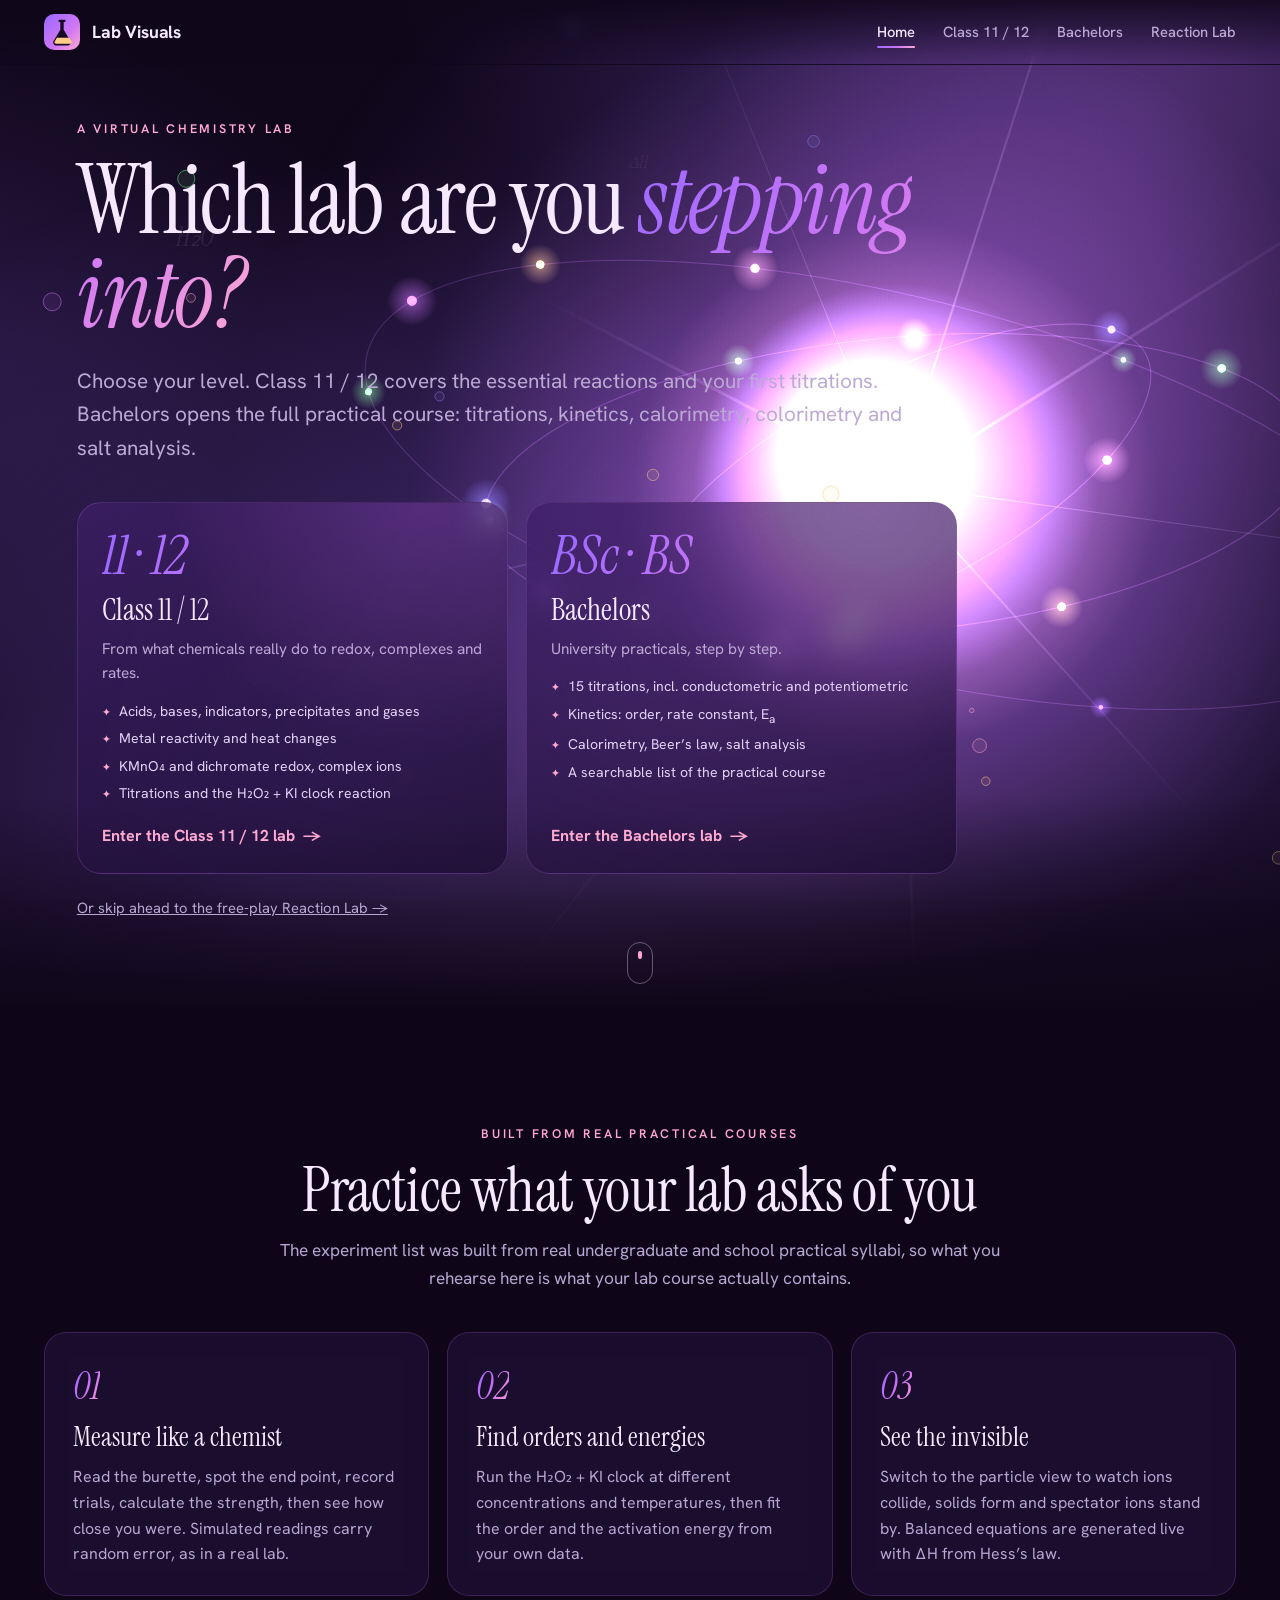
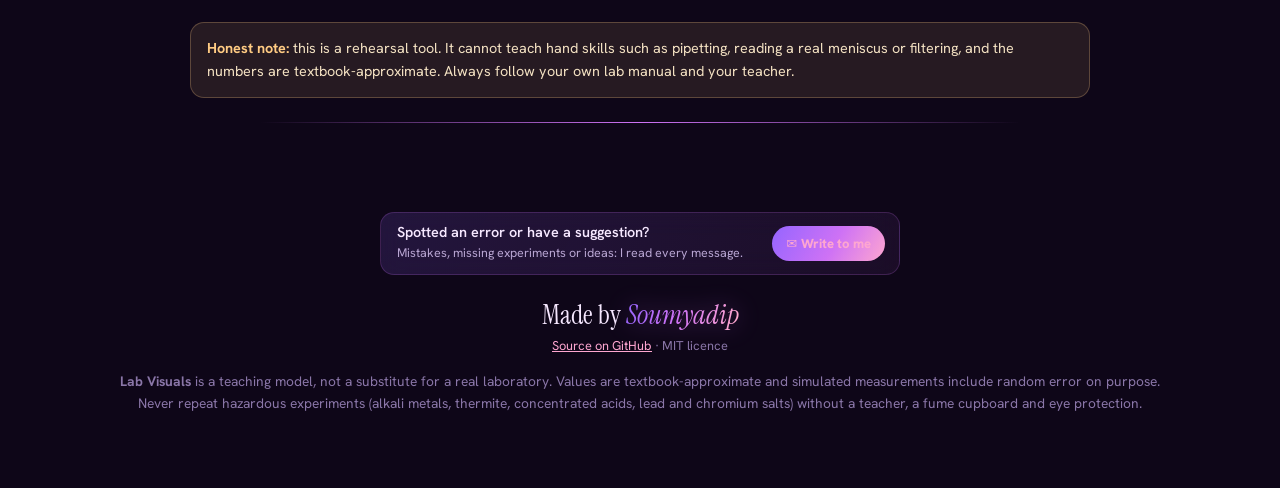
==== commit 7059dac1: "Absorbance-based colour mixing, animated burette drops, merge Class 11 and 12, Bachelors label, remo" ====
--- a/index.html
+++ b/index.html
@@ -4,7 +4,7 @@
   <meta charset="utf-8">
   <meta name="viewport" content="width=device-width, initial-scale=1">
   <title>Lab Visuals · Choose your lab</title>
-  <meta name="description" content="A virtual chemistry lab for Class 11, Class 12 and BSc students: reactions, titrations, kinetics, calorimetry, colorimetry and salt analysis, mapped to the practical syllabi of Calcutta, Burdwan and West Bengal State University.">
+  <meta name="description" content="A virtual chemistry lab for Class 11 / 12 and Bachelors (BSc / BS) students: reactions, titrations, kinetics, calorimetry, colorimetry and salt analysis, with colour changes and heat effects.">
   <meta name="theme-color" content="#160923">
   <link rel="icon" href="data:image/svg+xml,%3Csvg xmlns='http://www.w3.org/2000/svg' viewBox='0 0 64 64'%3E%3Crect width='64' height='64' rx='16' fill='%23160923'/%3E%3Cpath d='M26 10h12v4h-3v14l12 20c2 4-1 8-5 8H22c-4 0-7-4-5-8l12-20V14h-3z' fill='%23ce72f5'/%3E%3Cpath d='M23 42h22l4 7c1 2-.5 4-2.5 4h-25c-2 0-3.500-2-2.500-4z' fill='%23fea6d0'/%3E%3C/svg%3E">
   <link rel="preconnect" href="https://fonts.googleapis.com">
@@ -28,29 +28,22 @@
       <div class="hero-inner">
         <p class="eyebrow reveal">A virtual chemistry lab</p>
         <h1 id="heroH" class="reveal">Which lab are you <em>stepping into?</em></h1>
-        <p class="lead reveal">Choose your level. Class 11 and 12 start with the essential reactions. BSc / BS opens the university practicals: titrations, kinetics, calorimetry, colorimetry and salt analysis, mapped to the Calcutta, Burdwan and West Bengal State University syllabi.</p>
+        <p class="lead reveal">Choose your level. Class 11 / 12 covers the essential reactions and your first titrations. Bachelors opens the full practical course: titrations, kinetics, calorimetry, colorimetry and salt analysis.</p>
 
-        <div class="levels" id="levels">
-          <a class="level-card reveal" href="class11.html?level=11" data-level="11">
-            <span class="tag-big">11</span>
-            <h2>Class 11</h2>
-            <p>Foundations: see what chemicals really do.</p>
-            <ul><li>Acids, bases and indicators</li><li>Precipitation and gas tests</li><li>Metal reactivity, heat changes</li><li>A first titration</li></ul>
-            <span class="go">Enter the Class 11 lab</span>
-          </a>
-          <a class="level-card reveal" href="class12.html?level=12" data-level="12">
-            <span class="tag-big">12</span>
-            <h2>Class 12</h2>
-            <p>Redox, complexes and the first look at rates.</p>
-            <ul><li>KMnO₄ and dichromate redox</li><li>Complex ions and equilibria</li><li>Titrations with real end points</li><li>The H₂O₂ + KI clock reaction</li></ul>
-            <span class="go">Enter the Class 12 lab</span>
+        <div class="levels two" id="levels">
+          <a class="level-card reveal" href="school.html?level=school" data-level="school">
+            <span class="tag-big">11 · 12</span>
+            <h2>Class 11 / 12</h2>
+            <p>From what chemicals really do to redox, complexes and rates.</p>
+            <ul><li>Acids, bases, indicators, precipitates and gases</li><li>Metal reactivity and heat changes</li><li>KMnO₄ and dichromate redox, complex ions</li><li>Titrations and the H₂O₂ + KI clock reaction</li></ul>
+            <span class="go">Enter the Class 11 / 12 lab</span>
           </a>
           <a class="level-card reveal" href="bsc.html?level=bsc" data-level="bsc">
-            <span class="tag-big">BSc</span>
-            <h2>BSc / BS</h2>
+            <span class="tag-big">BSc · BS</span>
+            <h2>Bachelors</h2>
             <p>University practicals, step by step.</p>
-            <ul><li>15 titrations, incl. conductometric and potentiometric</li><li>Kinetics: order, rate constant, E<sub>a</sub></li><li>Calorimetry, Beer’s law, salt analysis</li><li>Every experiment mapped to the syllabi</li></ul>
-            <span class="go">Enter the BSc lab</span>
+            <ul><li>15 titrations, incl. conductometric and potentiometric</li><li>Kinetics: order, rate constant, E<sub>a</sub></li><li>Calorimetry, Beer’s law, salt analysis</li><li>A searchable list of the practical course</li></ul>
+            <span class="go">Enter the Bachelors lab</span>
           </a>
         </div>
         <a class="skip-link reveal" href="lab.html">Or skip ahead to the free-play Reaction Lab →</a>
@@ -60,9 +53,9 @@
 
     <section class="lab" id="how">
       <div class="section-head reveal">
-        <p class="eyebrow">Built from real syllabi</p>
+        <p class="eyebrow">Built from real practical courses</p>
         <h2>Practice what your lab asks of you</h2>
-        <p class="sub">The experiment list was read directly from the official practical syllabi of three West Bengal universities, so what you rehearse here is what your lab course actually contains.</p>
+        <p class="sub">The experiment list was built from real undergraduate and school practical syllabi, so what you rehearse here is what your lab course actually contains.</p>
       </div>
       <div class="cards3">
         <article class="feat reveal"><span class="num">01</span><h4>Measure like a chemist</h4><p>Read the burette, spot the end point, record trials, calculate the strength, then see how close you were. Simulated readings carry random error, as in a real lab.</p></article>
--- a/css/style.css
+++ b/css/style.css
@@ -338,11 +338,11 @@
 .credit { margin: 26px auto 8px; font-size: clamp(1.3rem, 3vw, 1.7rem); letter-spacing: 0; }
 .credit strong { filter: drop-shadow(0 0 12px rgba(206, 114, 245, .4)); }
 .foot .small { font-size: .8rem; margin: 0; }
-.contact { display: flex; flex-wrap: wrap; align-items: center; justify-content: space-between; gap: 18px 28px; text-align: left; max-width: 820px; margin: 0 auto 10px; padding: 22px 26px; border-radius: 20px; border: 1px solid var(--line); background: linear-gradient(120deg, rgba(149, 101, 255, .16), rgba(206, 114, 245, .07)); backdrop-filter: blur(12px); }
-.contact h4 { font: 400 1.5rem/1.2 var(--serif); color: var(--ink); margin: 0 0 6px; }
-.contact p { margin: 0; color: var(--muted); font-size: .92rem; }
-.contact .btn-glow { padding: 13px 24px; white-space: nowrap; }
-@media (max-width: 640px) { .contact { padding: 18px; } .contact .btn-glow { width: 100%; text-align: center; } }
+.contact { display: flex; flex-wrap: wrap; align-items: center; justify-content: space-between; gap: 8px 16px; text-align: left; max-width: 520px; margin: 0 auto 8px; padding: 10px 14px 10px 16px; border-radius: 14px; border: 1px solid var(--line); background: linear-gradient(120deg, rgba(149, 101, 255, .16), rgba(206, 114, 245, .07)); backdrop-filter: blur(12px); }
+.contact h4 { font: 600 .9rem/1.3 var(--sans, inherit); color: var(--ink); margin: 0 0 2px; }
+.contact p { margin: 0; color: var(--muted); font-size: .78rem; }
+.contact .btn-glow { padding: 7px 14px; font-size: .82rem; white-space: nowrap; min-height: 0; box-shadow: none; }
+@media (max-width: 640px) { .contact { padding: 10px 12px; } }
 
 /* ================= v4: phones ================= */
 .mlegend { display: none; }
--- a/css/pages.css
+++ b/css/pages.css
@@ -39,7 +39,9 @@
 .level-card .go::after { content: "→"; transition: transform .25s; }
 .level-card:hover .go::after { transform: translateX(6px); }
 .skip-link { display: inline-block; margin-top: 22px; color: var(--muted); font-size: .92rem; }
-@media (max-width: 900px) { .levels { grid-template-columns: 1fr; } .level-card .tag-big { font-size: 2.6rem; } }
+
+.levels.two { grid-template-columns: repeat(2, minmax(0, 1fr)); max-width: 880px; }
+@media (max-width: 900px) { .levels, .levels.two { grid-template-columns: 1fr; } .level-card .tag-big { font-size: 2.6rem; } }
 
 /* ---------- cards ---------- */
 .section { padding: 36px 0 10px; }
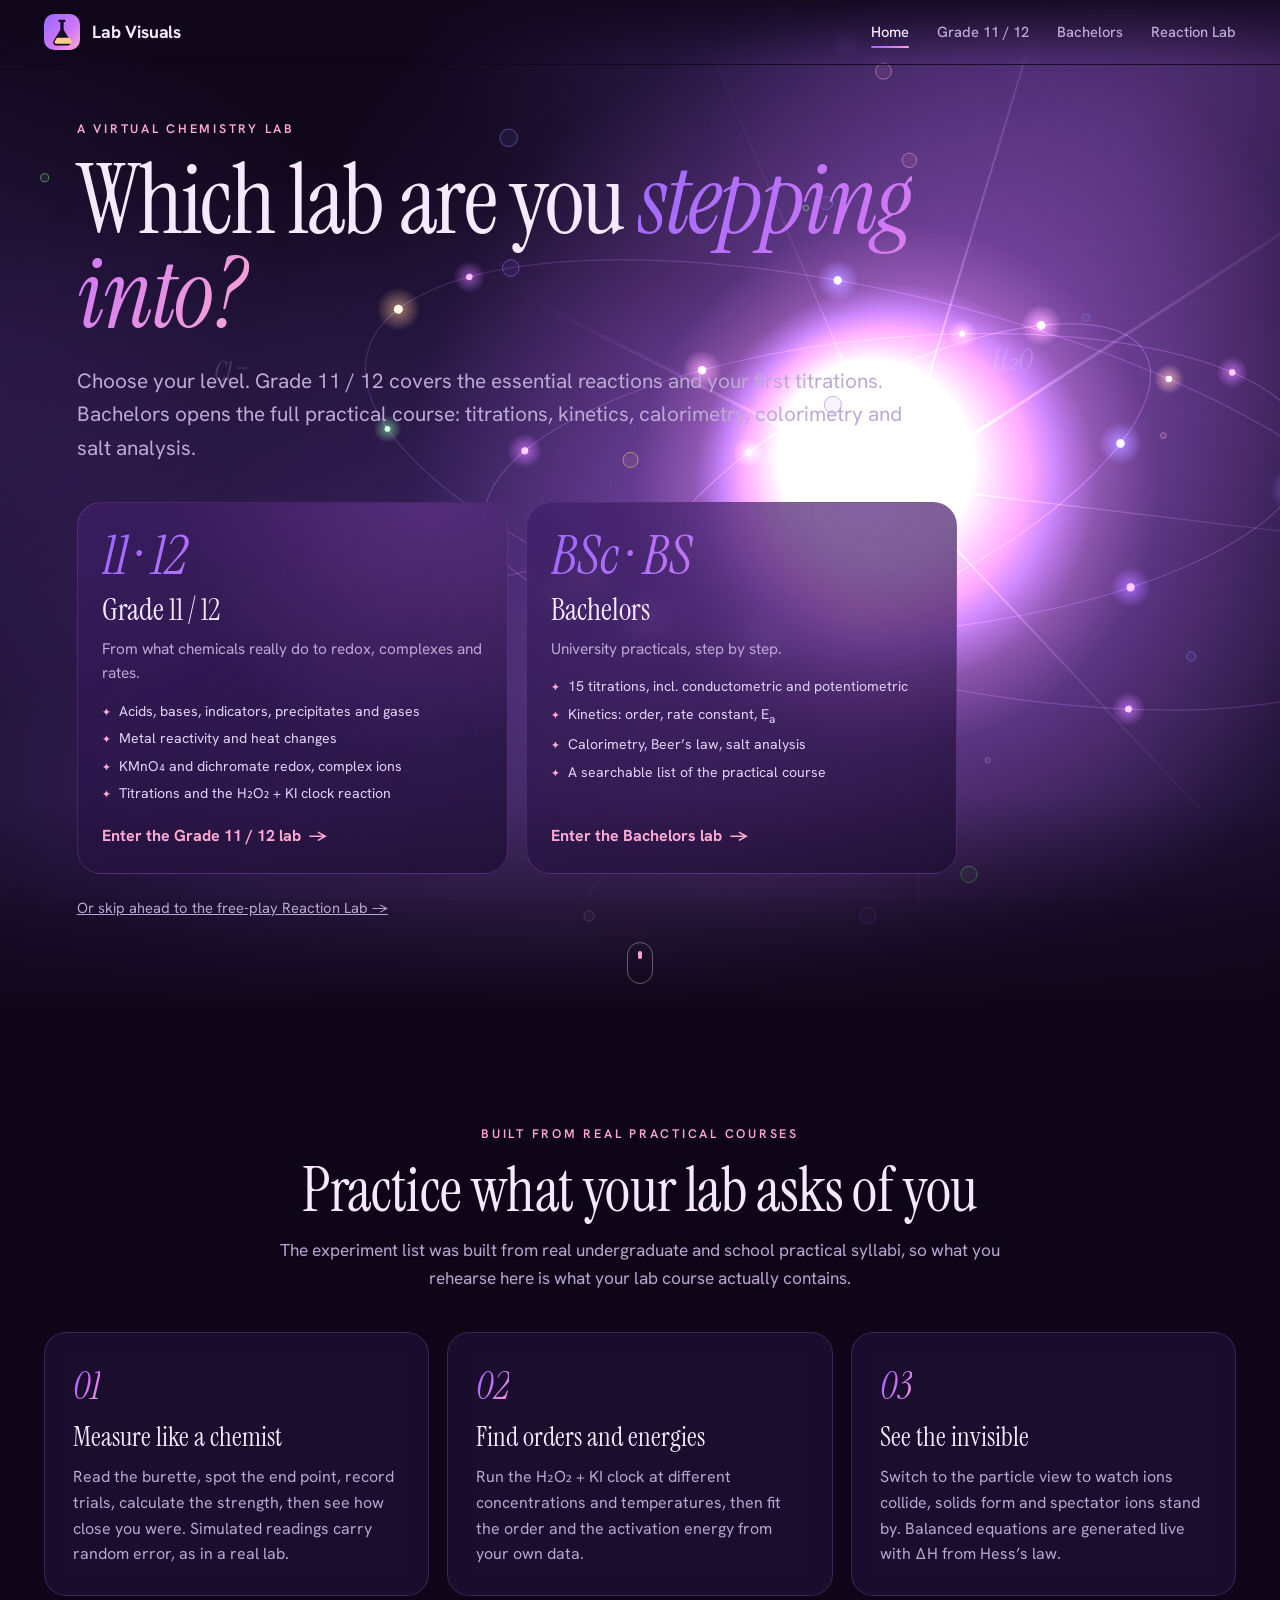
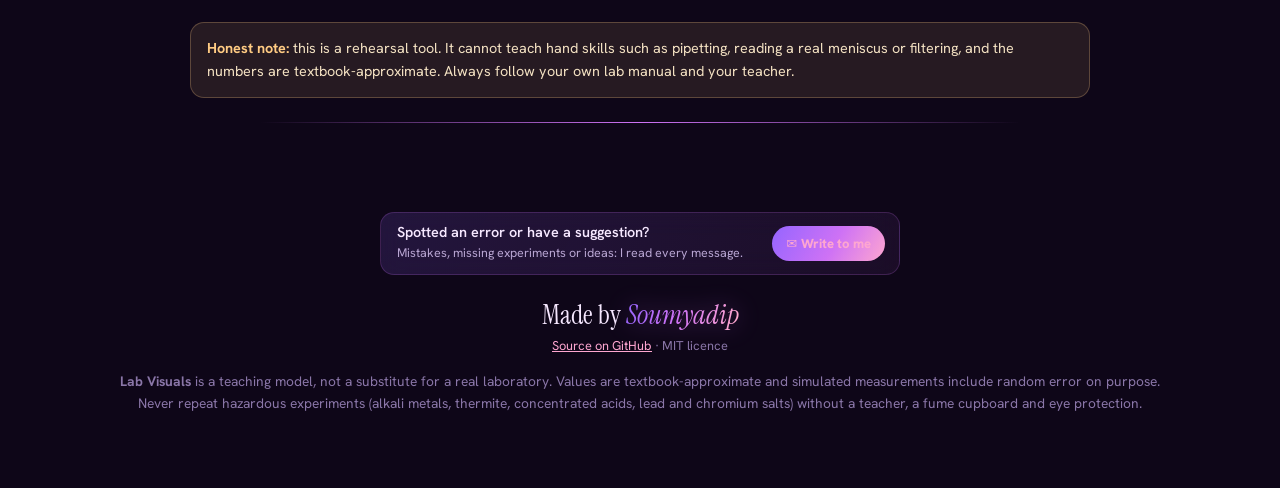
==== commit 94b2f2af: "Rename Class 11/12 to Grade 11/12; fix NMR peak heights, labels and integrals; captions instead of o" ====
--- a/index.html
+++ b/index.html
@@ -4,7 +4,7 @@
   <meta charset="utf-8">
   <meta name="viewport" content="width=device-width, initial-scale=1">
   <title>Lab Visuals · Choose your lab</title>
-  <meta name="description" content="A virtual chemistry lab for Class 11 / 12 and Bachelors (BSc / BS) students: reactions, titrations, kinetics, calorimetry, colorimetry and salt analysis, with colour changes and heat effects.">
+  <meta name="description" content="A virtual chemistry lab for Grade 11 / 12 and Bachelors (BSc / BS) students: reactions, titrations, kinetics, calorimetry, colorimetry and salt analysis, with colour changes and heat effects.">
   <meta name="theme-color" content="#160923">
   <link rel="icon" href="data:image/svg+xml,%3Csvg xmlns='http://www.w3.org/2000/svg' viewBox='0 0 64 64'%3E%3Crect width='64' height='64' rx='16' fill='%23160923'/%3E%3Cpath d='M26 10h12v4h-3v14l12 20c2 4-1 8-5 8H22c-4 0-7-4-5-8l12-20V14h-3z' fill='%23ce72f5'/%3E%3Cpath d='M23 42h22l4 7c1 2-.5 4-2.5 4h-25c-2 0-3.500-2-2.500-4z' fill='%23fea6d0'/%3E%3C/svg%3E">
   <link rel="preconnect" href="https://fonts.googleapis.com">
@@ -28,15 +28,15 @@
       <div class="hero-inner">
         <p class="eyebrow reveal">A virtual chemistry lab</p>
         <h1 id="heroH" class="reveal">Which lab are you <em>stepping into?</em></h1>
-        <p class="lead reveal">Choose your level. Class 11 / 12 covers the essential reactions and your first titrations. Bachelors opens the full practical course: titrations, kinetics, calorimetry, colorimetry and salt analysis.</p>
+        <p class="lead reveal">Choose your level. Grade 11 / 12 covers the essential reactions and your first titrations. Bachelors opens the full practical course: titrations, kinetics, calorimetry, colorimetry and salt analysis.</p>
 
         <div class="levels two" id="levels">
           <a class="level-card reveal" href="school.html?level=school" data-level="school">
             <span class="tag-big">11 · 12</span>
-            <h2>Class 11 / 12</h2>
+            <h2>Grade 11 / 12</h2>
             <p>From what chemicals really do to redox, complexes and rates.</p>
             <ul><li>Acids, bases, indicators, precipitates and gases</li><li>Metal reactivity and heat changes</li><li>KMnO₄ and dichromate redox, complex ions</li><li>Titrations and the H₂O₂ + KI clock reaction</li></ul>
-            <span class="go">Enter the Class 11 / 12 lab</span>
+            <span class="go">Enter the Grade 11 / 12 lab</span>
           </a>
           <a class="level-card reveal" href="bsc.html?level=bsc" data-level="bsc">
             <span class="tag-big">BSc · BS</span>
--- a/css/pages.css
+++ b/css/pages.css
@@ -154,3 +154,17 @@
 .work-lines { font-family: ui-monospace, Menlo, Consolas, monospace; font-size: .86rem; line-height: 1.7; margin: 6px 0; padding: 10px 14px; border-radius: 12px; background: rgba(10, 3, 22, .55); border: 1px solid var(--line-soft); }
 .tag-ok { color: var(--ok); font-weight: 700; } .tag-bad { color: var(--bad); font-weight: 700; }
 @media (max-width: 700px) { .panel { padding: 14px; border-radius: 16px; } .btn-sm { flex: 1 1 auto; } }
+
+/* ---------- the science behind each experiment ---------- */
+.theory { margin-top: 22px; border-top: 1px solid var(--line-soft); padding-top: 14px; }
+.theory summary { cursor: pointer; list-style: none; font: 400 1.35rem/1.3 var(--serif); color: var(--ink); display: flex; align-items: center; gap: 10px; flex-wrap: wrap; }
+.theory summary::-webkit-details-marker { display: none; }
+.theory summary::after { content: "▾"; font-size: .9rem; color: var(--faint); margin-left: auto; }
+.theory details:not([open]) summary::after { content: "▸"; }
+.th-tag { font: 700 .66rem/1 var(--sans); letter-spacing: .14em; text-transform: uppercase; padding: 5px 9px; border-radius: 999px; background: var(--grad); color: #160923; }
+.theory p { color: #e6d9f6; font-size: .95rem; line-height: 1.7; margin: 10px 0; }
+.theory h4 { margin: 16px 0 6px; font-size: .74rem; letter-spacing: .12em; text-transform: uppercase; color: var(--faint); }
+.theory ul { margin: 0; padding-left: 1.2em; display: grid; gap: 5px; color: #e3d3f7; font-size: .93rem; line-height: 1.6; }
+
+.bench-cap { margin: 6px 2px 0; font-size: .86rem; color: var(--muted); min-height: 1.2em; }
+.bench-cap:empty { display: none; }
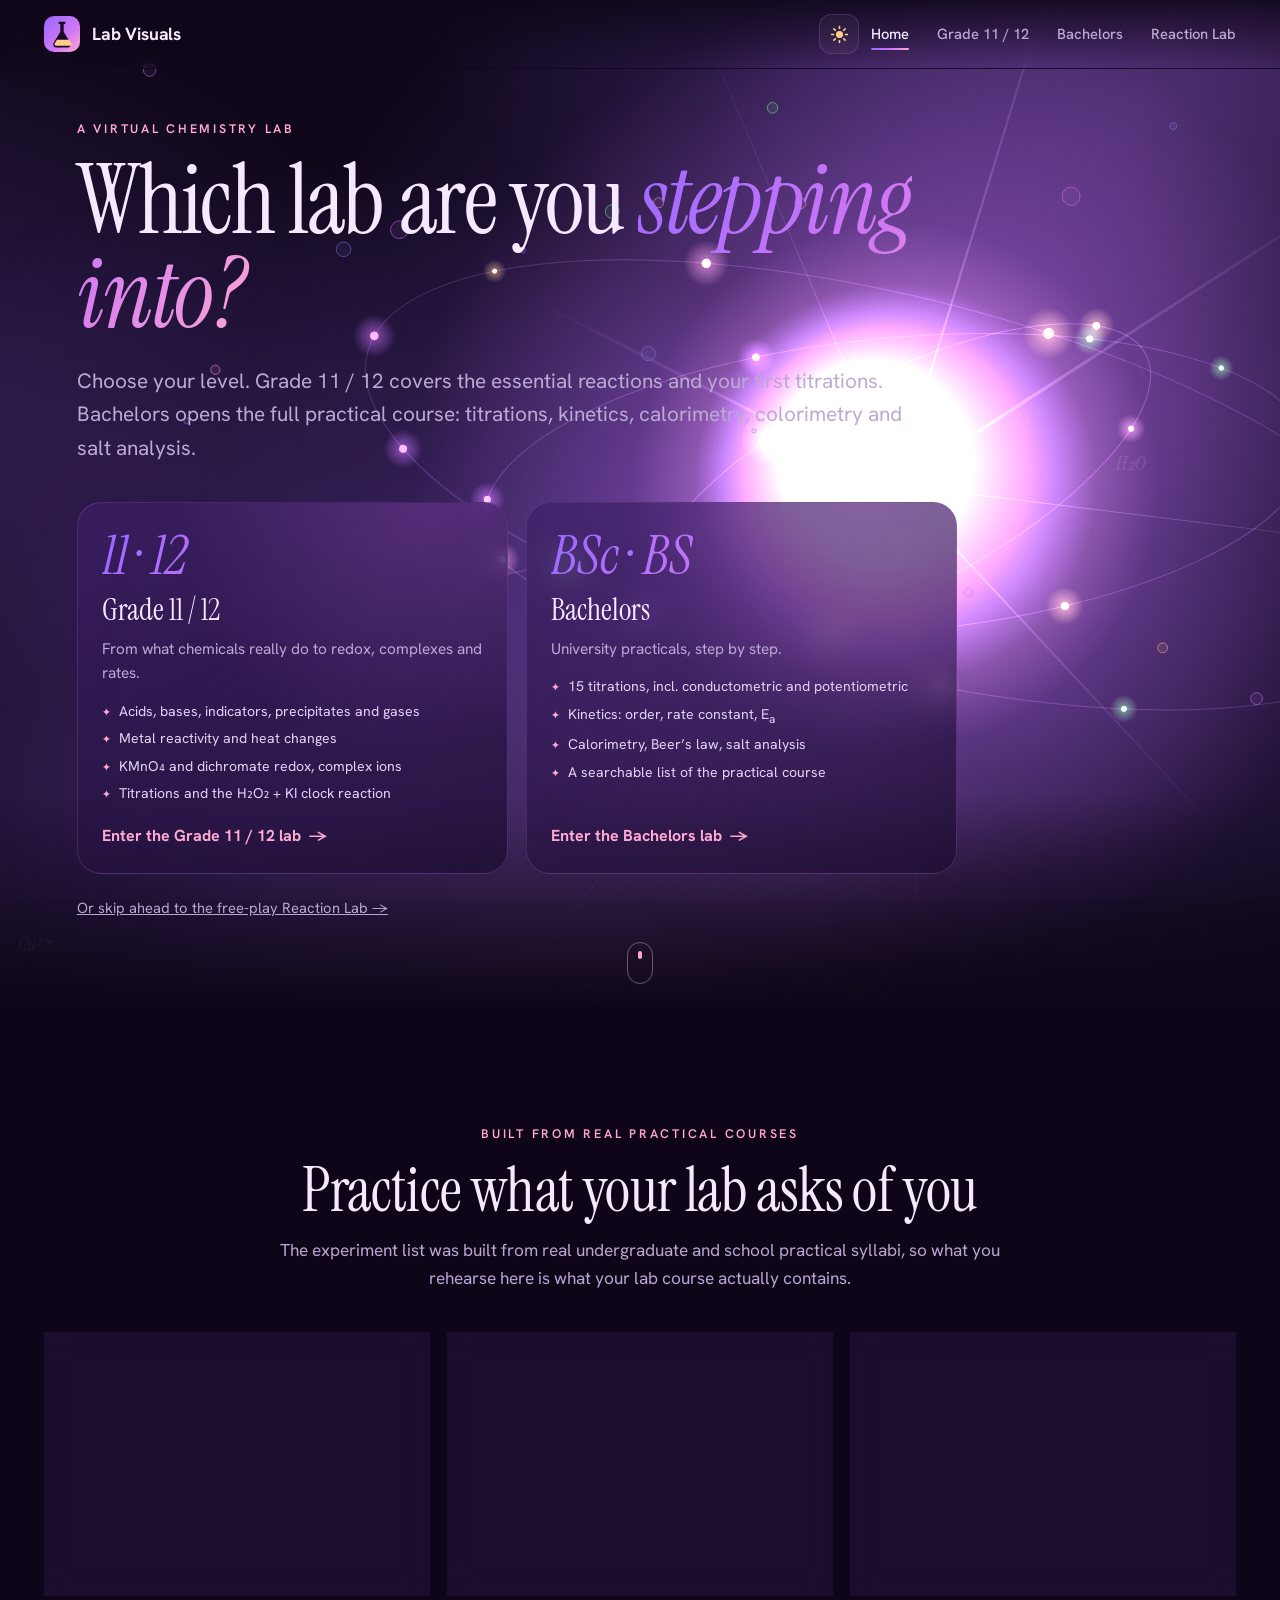
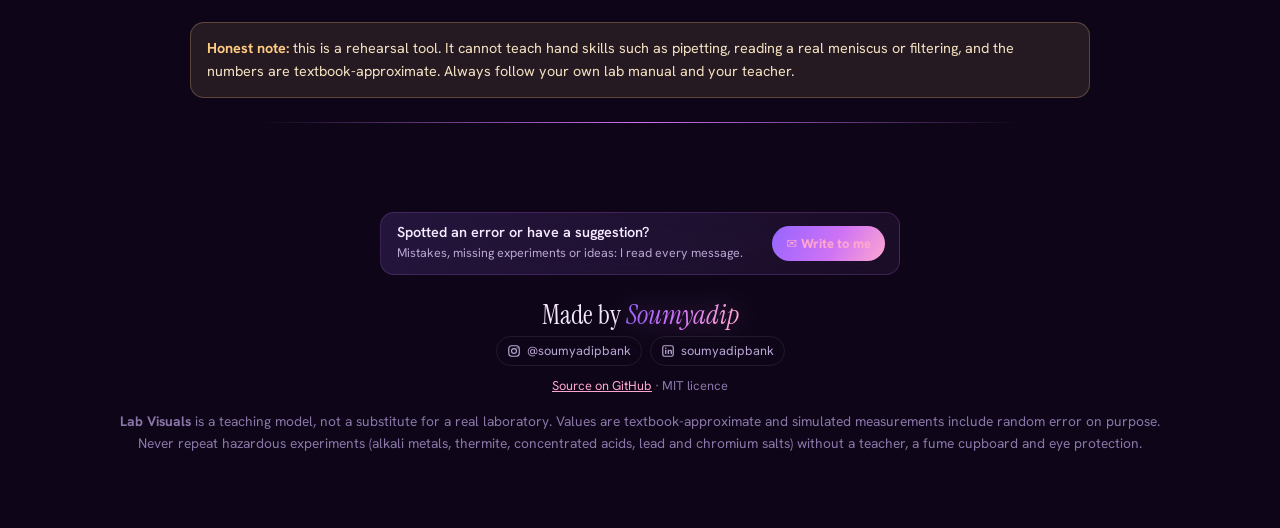
==== commit 98b22595: "Add a light mode with a sun/moon switch in the header The existing look stays as the dark mode (defa" ====
--- a/index.html
+++ b/index.html
@@ -12,6 +12,7 @@
   <link href="https://fonts.googleapis.com/css2?family=Hanken+Grotesk:wght@400;500;600;700;800&family=Instrument+Serif:ital@0;1&display=swap" rel="stylesheet">
   <link rel="stylesheet" href="css/style.css">
   <link rel="stylesheet" href="css/pages.css">
+  <script src="js/theme.js"></script>
 </head>
 <body>
   <div id="loader" aria-hidden="true">
--- a/css/style.css
+++ b/css/style.css
@@ -24,6 +24,7 @@
   --radius: 20px;
   --serif: "Instrument Serif", "Iowan Old Style", Georgia, serif;
   --sans: "Hanken Grotesk", system-ui, -apple-system, "Segoe UI", Roboto, sans-serif;
+  --field: rgba(10, 3, 22, .55);
   color-scheme: dark;
 }
 * { box-sizing: border-box; }
@@ -105,7 +106,10 @@
 .main-col { display: grid; gap: 20px; min-width: 0; }
 .panel { background: var(--panel); border: 1px solid var(--line); border-radius: var(--radius); padding: 20px; min-width: 0; backdrop-filter: blur(18px); box-shadow: 0 20px 70px rgba(10, 2, 24, .55), inset 0 1px 0 rgba(255, 255, 255, .06); position: relative; }
 .panel::before { content: ""; position: absolute; inset: -1px; border-radius: inherit; padding: 1px; background: linear-gradient(140deg, rgba(206, 114, 245, .5), transparent 35%, transparent 70%, rgba(254, 166, 208, .3)); -webkit-mask: linear-gradient(#000 0 0) content-box, linear-gradient(#000 0 0); -webkit-mask-composite: xor; mask-composite: exclude; pointer-events: none; opacity: .7; }
-.picker { position: sticky; top: 76px; max-height: calc(100vh - 92px); display: flex; flex-direction: column; gap: 12px; overflow: auto; }
+.picker { position: sticky; top: 76px; max-height: calc(100vh - 92px); display: flex; flex-direction: column; gap: 12px; overflow-x: hidden; overflow-y: auto; }
+/* the gradient outline (::before) would scroll with the content of this scrolling panel and cut across the list: use a plain border instead */
+.picker::before { display: none; }
+.picker { border-color: rgba(206, 114, 245, .32); backdrop-filter: none; -webkit-backdrop-filter: none; background: var(--panel-solid); }   /* a blurred see-through background on a scrolling panel can leave line artefacts in Chrome */
 .picker > * { flex: none; }
 .picker > .chem-grid { max-height: 340px; }
 .panel h3 { font: 400 1.7rem var(--serif); display: flex; align-items: center; gap: 12px; }
@@ -293,7 +297,7 @@
 
 /* ================= v3: interaction and polish ================= */
 #progress { position: fixed; top: 0; left: 0; right: 0; height: 3px; z-index: 120; transform-origin: 0 50%; transform: scaleX(0); background: var(--grad); box-shadow: 0 0 14px rgba(206, 114, 245, .8); }
-#cursorGlow { position: fixed; left: -230px; top: -230px; width: 460px; height: 460px; border-radius: 50%; pointer-events: none; z-index: 85; opacity: 0; transition: opacity .4s; background: radial-gradient(circle, rgba(206, 114, 245, .2), rgba(149, 101, 255, .08) 45%, transparent 70%); mix-blend-mode: screen; will-change: transform; }
+#cursorGlow { position: fixed; left: -230px; top: -230px; width: 460px; height: 460px; border-radius: 50%; pointer-events: none; z-index: 85; opacity: 0; transition: opacity .4s; background: radial-gradient(circle, rgba(206, 114, 245, .12), rgba(149, 101, 255, .05) 45%, rgba(149, 101, 255, 0) 70%); will-change: transform; }   /* no blend mode: with 'screen' over blurred panels Chrome can draw the square edges of this layer as lines */
 #cursorGlow.on { opacity: 1; }
 @media (hover: none) { #cursorGlow { display: none; } }
 
@@ -390,3 +394,9 @@
   .foot { padding-bottom: 110px; }
 }
 button, a, input, select, summary { touch-action: manipulation; -webkit-tap-highlight-color: rgba(206, 114, 245, .25); }
+
+/* Instagram link under the credit (small) */
+.insta { margin: 0 auto 10px; font-size: .8rem; display: flex; justify-content: center; flex-wrap: wrap; gap: 8px; }
+.insta a { display: inline-flex; align-items: center; gap: 6px; color: var(--muted); text-decoration: none; padding: 4px 10px; border-radius: 999px; border: 1px solid var(--line-soft); transition: color .2s, border-color .2s; }
+.insta a:hover, .insta a:focus-visible { color: var(--pink); border-color: var(--pink); }
+.insta svg { width: 14px; height: 14px; }
--- a/css/pages.css
+++ b/css/pages.css
@@ -168,3 +168,87 @@
 
 .bench-cap { margin: 6px 2px 0; font-size: .86rem; color: var(--muted); min-height: 1.2em; }
 .bench-cap:empty { display: none; }
+
+.syl-row .go-arrow { color: var(--pink); font-weight: 700; }
+
+/* ---------- theme switch ---------- */
+.theme-btn { width: 40px; height: 40px; flex: none; display: grid; place-items: center; border-radius: 12px; border: 1px solid var(--line); background: var(--panel-2); color: var(--amber); cursor: pointer; transition: border-color .2s, transform .2s; }
+.theme-btn:hover { border-color: var(--magenta); transform: rotate(-12deg); }
+.theme-btn svg { width: 19px; height: 19px; }
+.theme-btn .i-moon { display: none; }
+:root[data-theme="light"] .theme-btn { color: #5b2fd0; }
+:root[data-theme="light"] .theme-btn .i-sun { display: none; }
+:root[data-theme="light"] .theme-btn .i-moon { display: block; }
+@media (max-width: 560px) { .top-right { gap: 8px; } .theme-btn { width: 38px; height: 38px; } }
+
+/* =====================================================================
+   LIGHT MODE: daylight / outdoor reading. Same layout, dark ink on a light background.
+   ===================================================================== */
+:root[data-theme="light"] {
+  --bg: #f6f2fb; --bg2: #ece5f6;
+  --panel: rgba(255, 255, 255, .9); --panel-solid: #ffffff; --panel-2: rgba(70, 40, 120, .045);
+  --ink: #1b1030; --muted: #4f4166; --faint: #6c5d84;
+  --line: rgba(110, 60, 180, .26); --line-soft: rgba(40, 20, 80, .12);
+  --violet: #5b2fd0; --magenta: #8a2fc0; --pink: #b8336f; --amber: #a35d00; --mint: #15803d;
+  --exo: #c4431a; --exo-soft: rgba(196, 67, 26, .1);
+  --endo: #1f63c4; --endo-soft: rgba(31, 99, 196, .1);
+  --ok: #137a3a; --ok-soft: rgba(19, 122, 58, .1);
+  --warn: #9a5800; --warn-soft: rgba(214, 140, 20, .12);
+  --bad: #c0264f; --bad-soft: rgba(192, 38, 79, .09);
+  --field: #ffffff;
+  color-scheme: light;
+}
+:root[data-theme="light"] body { background-image: radial-gradient(1200px 700px at 85% -10%, rgba(149, 101, 255, .14), transparent 60%), radial-gradient(900px 600px at -10% 40%, rgba(254, 166, 208, .16), transparent 60%); }
+:root[data-theme="light"] body::after { opacity: .035; mix-blend-mode: multiply; }
+:root[data-theme="light"] ::selection { background: rgba(138, 47, 192, .22); }
+:root[data-theme="light"] ::-webkit-scrollbar-thumb { background: rgba(110, 60, 180, .3); }
+:root[data-theme="light"] #loader { background: var(--bg); }
+:root[data-theme="light"] .top { background: linear-gradient(180deg, rgba(246, 242, 251, .92), rgba(246, 242, 251, 0)); }
+:root[data-theme="light"] body.scrolled .top { background: rgba(250, 247, 254, .9); box-shadow: 0 4px 20px rgba(60, 30, 110, .08); }
+:root[data-theme="light"] .scroll-cue { border-color: rgba(27, 16, 48, .3); }
+:root[data-theme="light"] #cursorGlow { background: radial-gradient(circle, rgba(206, 114, 245, .1), rgba(149, 101, 255, .04) 45%, rgba(149, 101, 255, 0) 70%); }
+
+/* panels and cards */
+:root[data-theme="light"] .panel { box-shadow: 0 10px 40px rgba(60, 30, 110, .1), inset 0 1px 0 rgba(255, 255, 255, .8); }
+:root[data-theme="light"] .panel::before { opacity: .45; }
+:root[data-theme="light"] .level-card { background: linear-gradient(160deg, rgba(255, 255, 255, .95), rgba(240, 232, 252, .95)); box-shadow: 0 10px 34px rgba(60, 30, 110, .1); }
+:root[data-theme="light"] .level-card ul { color: var(--muted); }
+:root[data-theme="light"] .level-card:hover, :root[data-theme="light"] .xcard:hover { box-shadow: 0 16px 44px rgba(110, 50, 190, .18); }
+:root[data-theme="light"] .level-card::before { opacity: .45; }
+:root[data-theme="light"] .xcard:hover::after { opacity: .55; }
+:root[data-theme="light"] .xcard { box-shadow: 0 6px 24px rgba(60, 30, 110, .07); }
+:root[data-theme="light"] .pill-tag.uni { color: #5b2fd0; }
+:root[data-theme="light"] .note-box { color: #6b4300; border-color: rgba(214, 140, 20, .35); }
+:root[data-theme="light"] .card p, :root[data-theme="light"] .steps, :root[data-theme="light"] .callout,
+:root[data-theme="light"] .theory p, :root[data-theme="light"] .theory ul { color: #2a1d40; }
+:root[data-theme="light"] .warn-card { border-color: rgba(214, 140, 20, .35); }
+:root[data-theme="light"] .contact { background: linear-gradient(120deg, rgba(149, 101, 255, .1), rgba(206, 114, 245, .05)); }
+:root[data-theme="light"] .credit strong { background-image: linear-gradient(110deg, #5b2fd0, #8a2fc0, #c2417f, #b06a00, #8a2fc0, #5b2fd0); filter: none; }
+
+/* controls: buttons, inputs, menus */
+:root[data-theme="light"] .btn-ghost, :root[data-theme="light"] .presets button, :root[data-theme="light"] .ghost,
+:root[data-theme="light"] .chem, :root[data-theme="light"] .controls button, :root[data-theme="light"] .excess button,
+:root[data-theme="light"] .predict-grid label, :root[data-theme="light"] .btn-sm, :root[data-theme="light"] .menu-btn,
+:root[data-theme="light"] kbd, :root[data-theme="light"] .partial code { background: rgba(255, 255, 255, .75); }
+:root[data-theme="light"] .controls button.primary, :root[data-theme="light"] .btn-sm.primary { background: var(--grad); }
+:root[data-theme="light"] .btn-sm[aria-pressed="true"] { background: rgba(138, 47, 192, .14); }
+:root[data-theme="light"] .tray-item .x:hover { background: rgba(40, 20, 80, .08); }
+:root[data-theme="light"] .search input, :root[data-theme="light"] .filters input[type="search"], :root[data-theme="light"] .seg,
+:root[data-theme="light"] .field select, :root[data-theme="light"] .field input, :root[data-theme="light"] .data-table input[type="number"],
+:root[data-theme="light"] select { background: #ffffff; color: var(--ink); }
+:root[data-theme="light"] .hint-card button { background: #ffffff; }
+:root[data-theme="light"] .seg { background: rgba(70, 40, 120, .06); }
+:root[data-theme="light"] .charts figure, :root[data-theme="light"] .chart-box, :root[data-theme="light"] .mlegend.on { background: #ffffff; }
+:root[data-theme="light"] .work-lines { background: #faf8fd; }
+:root[data-theme="light"] .chem .dot, :root[data-theme="light"] .sw, :root[data-theme="light"] .swatch, :root[data-theme="light"] .mlegend i { border-color: rgba(27, 16, 48, .35); }
+:root[data-theme="light"] .chem .dot { box-shadow: none; }
+:root[data-theme="light"] .level-chip { background: rgba(149, 101, 255, .12); }
+@media (max-width: 860px) { :root[data-theme="light"] .nav { background: rgba(255, 255, 255, .98); box-shadow: 0 20px 60px rgba(60, 30, 110, .18); } }
+:root[data-theme="light"] .mobile-bar { background: rgba(255, 255, 255, .96); box-shadow: 0 10px 34px rgba(60, 30, 110, .2); }
+:root[data-theme="light"] .stage-msg { background: rgba(255, 255, 255, .92); }
+:root[data-theme="light"] .stage-msg.clickable { background: var(--grad); }
+
+/* bench frames (the canvases draw their own light bench) */
+:root[data-theme="light"] .canvas-wrap, :root[data-theme="light"] .sim-canvas-wrap { background: #f3f0f8; box-shadow: inset 0 0 40px rgba(60, 30, 110, .06); }
+:root[data-theme="light"] .canvas-wrap.drop::after { background: rgba(240, 232, 252, .7); color: #3a1f66; }
+:root[data-theme="light"] .chips button[aria-pressed="true"], :root[data-theme="light"] .chipbtn[aria-pressed="true"] { color: #ffffff; }
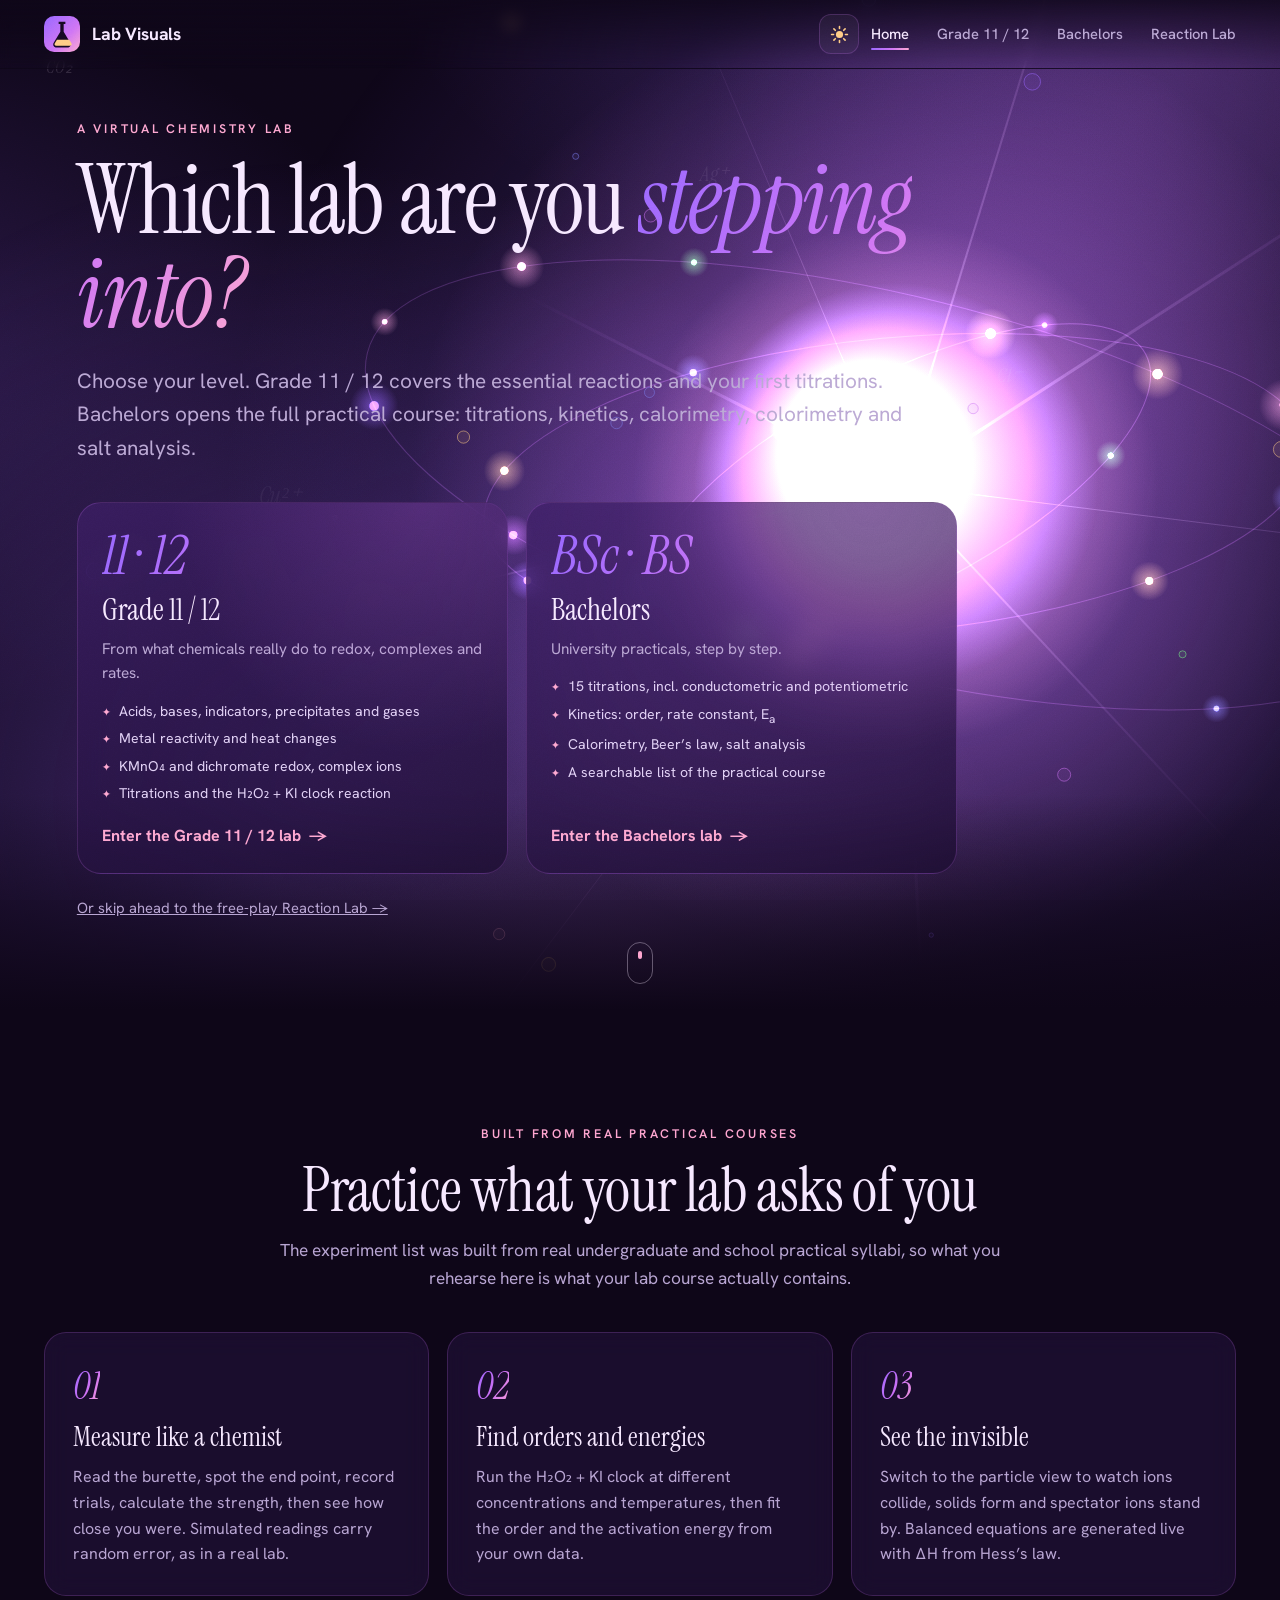
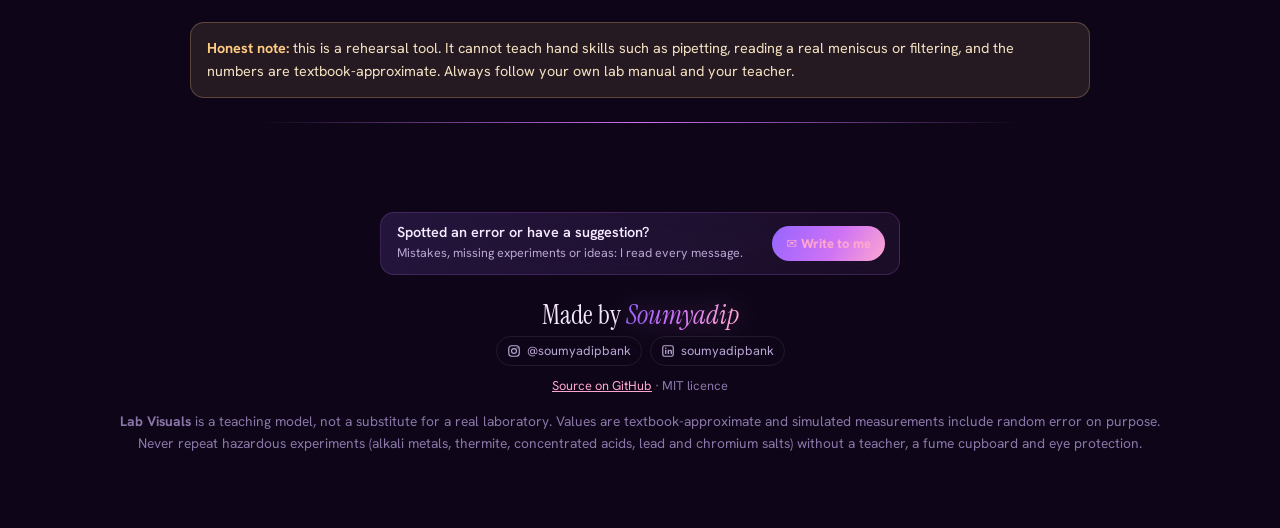
==== commit 84a29094: "Make light mode hold up on phones Phone browsers (Chrome's auto-darken, Samsung Internet's dark mode" ====
--- a/index.html
+++ b/index.html
@@ -5,6 +5,7 @@
   <meta name="viewport" content="width=device-width, initial-scale=1">
   <title>Lab Visuals · Choose your lab</title>
   <meta name="description" content="A virtual chemistry lab for Grade 11 / 12 and Bachelors (BSc / BS) students: reactions, titrations, kinetics, calorimetry, colorimetry and salt analysis, with colour changes and heat effects.">
+  <meta name="color-scheme" content="dark light">
   <meta name="theme-color" content="#160923">
   <link rel="icon" href="data:image/svg+xml,%3Csvg xmlns='http://www.w3.org/2000/svg' viewBox='0 0 64 64'%3E%3Crect width='64' height='64' rx='16' fill='%23160923'/%3E%3Cpath d='M26 10h12v4h-3v14l12 20c2 4-1 8-5 8H22c-4 0-7-4-5-8l12-20V14h-3z' fill='%23ce72f5'/%3E%3Cpath d='M23 42h22l4 7c1 2-.5 4-2.5 4h-25c-2 0-3.500-2-2.500-4z' fill='%23fea6d0'/%3E%3C/svg%3E">
   <link rel="preconnect" href="https://fonts.googleapis.com">
--- a/css/pages.css
+++ b/css/pages.css
@@ -173,7 +173,8 @@
 
 /* ---------- theme switch ---------- */
 .theme-btn { width: 40px; height: 40px; flex: none; display: grid; place-items: center; border-radius: 12px; border: 1px solid var(--line); background: var(--panel-2); color: var(--amber); cursor: pointer; transition: border-color .2s, transform .2s; }
-.theme-btn:hover { border-color: var(--magenta); transform: rotate(-12deg); }
+@media (hover: hover) { .theme-btn:hover { border-color: var(--magenta); transform: rotate(-12deg); } }   /* phones keep :hover after a tap */
+.theme-btn:active { transform: scale(.92); }
 .theme-btn svg { width: 19px; height: 19px; }
 .theme-btn .i-moon { display: none; }
 :root[data-theme="light"] .theme-btn { color: #5b2fd0; }
@@ -196,10 +197,10 @@
   --warn: #9a5800; --warn-soft: rgba(214, 140, 20, .12);
   --bad: #c0264f; --bad-soft: rgba(192, 38, 79, .09);
   --field: #ffffff;
-  color-scheme: light;
+  color-scheme: only light;   /* 'only': phone browsers (Chrome / Samsung Internet auto-dark) must not re-darken the light theme */
 }
 :root[data-theme="light"] body { background-image: radial-gradient(1200px 700px at 85% -10%, rgba(149, 101, 255, .14), transparent 60%), radial-gradient(900px 600px at -10% 40%, rgba(254, 166, 208, .16), transparent 60%); }
-:root[data-theme="light"] body::after { opacity: .035; mix-blend-mode: multiply; }
+:root[data-theme="light"] body::after { display: none; }   /* no film grain: it greys the white background, worst on phone screens */
 :root[data-theme="light"] ::selection { background: rgba(138, 47, 192, .22); }
 :root[data-theme="light"] ::-webkit-scrollbar-thumb { background: rgba(110, 60, 180, .3); }
 :root[data-theme="light"] #loader { background: var(--bg); }
@@ -252,3 +253,5 @@
 :root[data-theme="light"] .canvas-wrap, :root[data-theme="light"] .sim-canvas-wrap { background: #f3f0f8; box-shadow: inset 0 0 40px rgba(60, 30, 110, .06); }
 :root[data-theme="light"] .canvas-wrap.drop::after { background: rgba(240, 232, 252, .7); color: #3a1f66; }
 :root[data-theme="light"] .chips button[aria-pressed="true"], :root[data-theme="light"] .chipbtn[aria-pressed="true"] { color: #ffffff; }
+/* Grade 11 / 12 hub: a section's cards share the row (4 cards = one row of 4, not 3 + a lonely 1) */
+.cards.fit { grid-template-columns: repeat(auto-fit, minmax(210px, 1fr)); }
